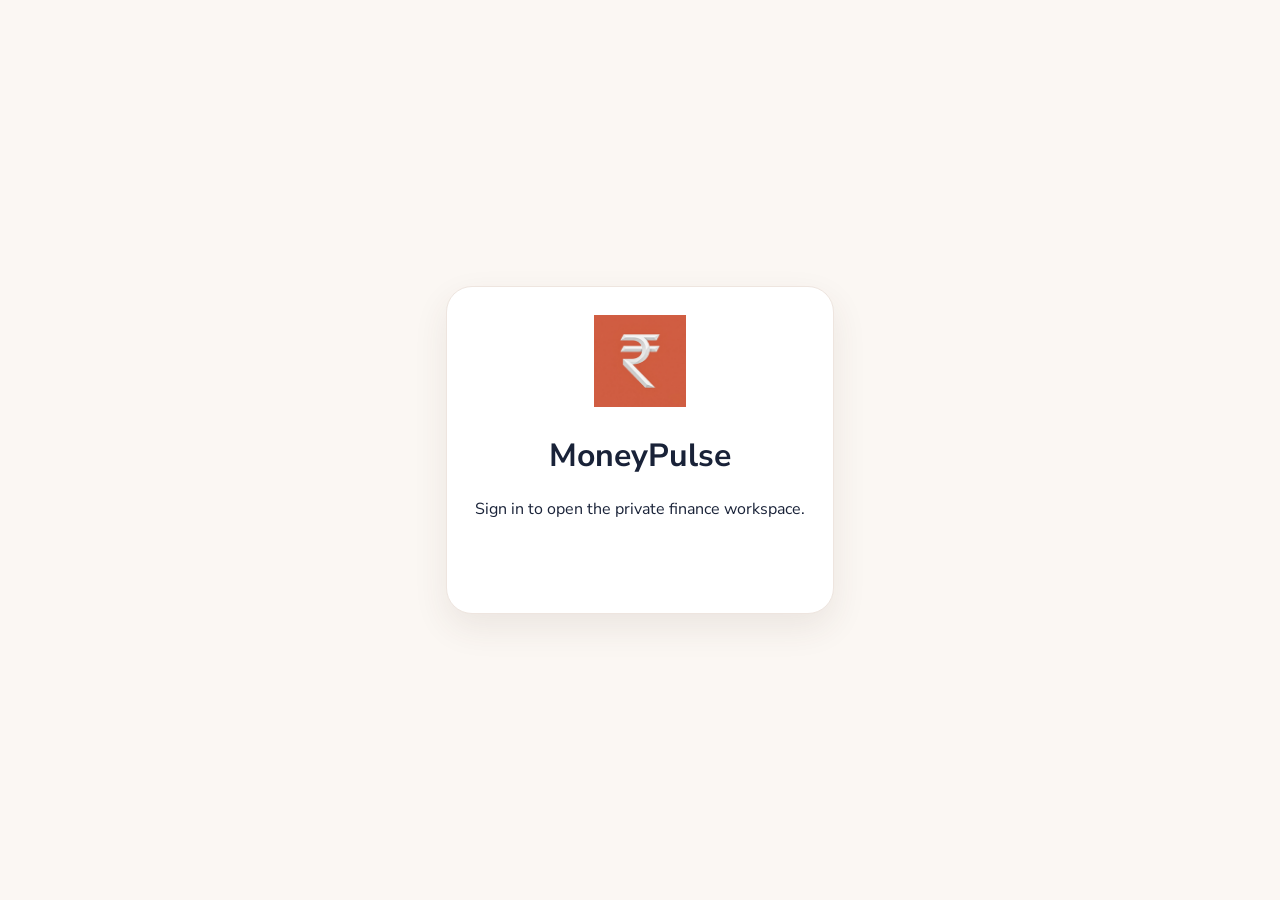
==== index.html @ 67493c34 "Add files via upload" ====
<!doctype html><html><head><meta charset="utf-8"><meta name="viewport" content="width=device-width,initial-scale=1,viewport-fit=cover"><meta name="theme-color" content="#da6a4f"><link rel="manifest" href="manifest.webmanifest"><link rel="apple-touch-icon" href="icons/apple-touch-icon.png"><link rel="preconnect" href="https://fonts.googleapis.com"><link rel="preconnect" href="https://fonts.gstatic.com" crossorigin><link href="https://fonts.googleapis.com/css2?family=Nunito+Sans:wght@500;600;700;800;900&display=swap" rel="stylesheet"><link rel="stylesheet" href="css/styles.css"><title>MoneyPulse</title></head><body><div id="app"></div><div id="modalRoot"></div><div id="toastRoot"></div><script src="config.js"></script><script src="https://accounts.google.com/gsi/client" async defer></script><script src="js/app.js"></script></body></html>
---- css/styles.css ----
:root{--bg:#fbf7f3;--surface:#fff;--ink:#192238;--muted:#7b8497;--line:#eee5df;--terr:#da6a4f;--terrDark:#bc513b;--terrSoft:#fbe9e4;--green:#20a978;--red:#e45b5b;--blue:#5578d8;--amber:#efa72c;--purple:#8a70da;--shadow:0 14px 35px rgba(77,55,43,.09);--safe:env(safe-area-inset-bottom,0px)}*{box-sizing:border-box}html,body{margin:0;min-height:100%;background:var(--bg);color:var(--ink);font-family:"Nunito Sans",system-ui,sans-serif}button,input,select,textarea{font:inherit}button{cursor:pointer}.hidden{display:none!important}.app{min-height:100vh;padding-bottom:calc(88px + var(--safe))}.sidebar{display:none}.header{position:sticky;top:0;z-index:30;background:#fffaf7ef;border-bottom:1px solid var(--line);backdrop-filter:blur(14px)}.head-wrap,.content{max-width:1280px;margin:auto;padding-left:16px;padding-right:16px}.head-row{height:70px;display:flex;align-items:center;gap:12px}.logo{display:grid;place-items:center;width:46px;height:46px;border:0;border-radius:15px;background:var(--terr);color:#fff;font-size:22px;font-weight:900;box-shadow:0 8px 18px #da6a4f35}.page-title{font-size:24px;font-weight:900;letter-spacing:-.5px}.head-actions{margin-left:auto;display:flex;gap:8px}.icon-btn{display:grid;place-items:center;width:46px;height:46px;padding:0;border:1px solid var(--line);border-radius:50%;background:#fff;color:#687388;box-shadow:0 4px 12px #49382e0e}.icon-btn svg{width:23px;height:23px}.new-entry{display:none}.periods,.tabs{display:flex;gap:8px;overflow:auto;scrollbar-width:none}.periods{padding:0 0 13px}.pill{min-height:43px;padding:0 17px;border:1px solid var(--line);border-radius:999px;background:#fff;color:var(--ink);font-weight:800;white-space:nowrap;box-shadow:0 3px 10px #49362e0b}.pill.active{background:var(--ink);border-color:var(--ink);color:#fff}.pill.primary{background:var(--terr);border-color:var(--terr);color:#fff}.content{padding-top:20px;padding-bottom:26px}.card{background:var(--surface);border:1px solid var(--line);border-radius:26px;box-shadow:var(--shadow)}.section-head{display:flex;align-items:center;gap:12px;margin:22px 0 13px}.section-head h2{font-size:20px;font-weight:900;margin:0}.section-head p{font-size:13px;color:var(--muted);margin:3px 0 0}.collapse{margin-left:auto}.grid{display:grid;grid-template-columns:repeat(2,minmax(0,1fr));gap:13px}.account,.kpi{padding:18px;min-height:105px}.label{font-size:11px;font-weight:800;letter-spacing:.65px;text-transform:uppercase;color:var(--muted)}.value{margin-top:11px;font-size:22px;font-weight:900}.liability .value{color:var(--red)}.kpi{border-top:4px solid}.income{border-color:var(--green)}.expense{border-color:var(--red)}.invest{border-color:var(--amber)}.net{border-color:var(--purple)}.summary-hero{padding:23px;background:linear-gradient(135deg,#27324d,#192238);color:#fff}.summary-hero .value{font-size:31px}.summary-hero p{color:#d6dbea}.bottom-nav{position:fixed;z-index:50;inset:auto 0 0;height:calc(76px + var(--safe));padding:6px 14px var(--safe);display:grid;grid-template-columns:1fr 1fr 74px 1fr 1fr;background:#fffdfbd9;border-top:1px solid var(--line);backdrop-filter:blur(14px)}.nav{border:0;border-radius:18px;background:transparent;color:#8a94a7;display:grid;place-items:center;font-size:10px;font-weight:800}.nav svg{width:25px;height:25px}.nav.active{background:#fff0ec;color:var(--terr)}.fab{position:fixed;z-index:60;left:50%;bottom:calc(26px + var(--safe));transform:translateX(-50%);width:64px;height:64px;border:6px solid #fffaf7;border-radius:50%;background:var(--terr);color:#fff;font-size:34px;box-shadow:0 13px 28px #da6a4f50}.filter-card{padding:14px;margin:13px 0}.search{height:52px;padding:0 15px;display:flex;align-items:center;gap:10px;border-radius:999px;background:#fcf7f4}.search input{width:100%;border:0;background:transparent;outline:0}.filter-grid{display:grid;grid-template-columns:1fr 1fr;gap:10px;margin-top:11px}.control{width:100%;height:51px;padding:0 15px;border:1px solid var(--line);border-radius:21px;background:#fff;outline:0}.control:focus{border-color:var(--terr);box-shadow:0 0 0 4px #da6a4f18}textarea.control{height:100px;padding-top:13px}.tags{display:flex;gap:8px;flex-wrap:wrap;margin:12px 0 18px}.month{margin-bottom:13px;overflow:hidden}.month-head{width:100%;padding:16px 17px;display:flex;align-items:center;gap:11px;border:0;background:#fff;text-align:left}.month-head h3{font-size:19px;font-weight:900;margin:0}.chips{display:flex;gap:7px;flex-wrap:wrap;margin-top:7px}.chip{padding:6px 10px;border-radius:999px;background:#fcf8f5;color:var(--muted);font-size:11px;font-weight:700}.chip.invested{background:#fff7dc;color:#9f6800}.transaction{display:grid;grid-template-columns:38px minmax(0,1fr) auto;gap:10px;align-items:center;padding:15px;border-top:1px solid var(--line)}.tx-title{font-size:16px;font-weight:900}.tx-note{font-size:12px;color:var(--muted)}.tx-meta{display:flex;gap:6px;align-items:center;flex-wrap:wrap;margin-top:7px;color:var(--muted);font-size:11px;font-weight:700;text-transform:uppercase}.category{padding:5px 9px;border-radius:999px;background:#fff0ed;color:var(--red)}.category.transfer{background:#edf2ff;color:var(--blue)}.category.income{background:#eaf8f2;color:var(--green)}.tx-amount{text-align:right;font-weight:900}.tx-amount.income{color:var(--green)}.tx-amount.expense{color:var(--red)}.tx-amount.transfer{color:var(--blue)}.check{width:24px;height:24px;accent-color:var(--terr)}.net-tabs{display:flex;gap:8px;overflow:auto;margin-bottom:15px}.asset-list{display:grid;gap:12px}.asset-row{display:flex;align-items:center;gap:12px;padding:15px}.asset-row .grow{flex:1}.asset-row b{display:block}.asset-row small{color:var(--muted)}.modal-bg{position:fixed;inset:0;z-index:100;display:flex;align-items:flex-end;background:#19223870}.sheet{width:100%;max-height:94vh;overflow:auto;border-radius:30px 30px 0 0;background:#fff;padding-bottom:var(--safe)}.sheet-head,.sheet-foot{position:sticky;z-index:2;display:flex;align-items:center;padding:18px 20px;background:#fff}.sheet-head{top:0;border-bottom:1px solid var(--line)}.sheet-head h2{font-size:21px;font-weight:900;margin:0;flex:1}.sheet-foot{bottom:0;justify-content:flex-end;gap:8px;border-top:1px solid var(--line)}.sheet-body{padding:20px}.form{display:grid;gap:15px}.field{display:grid;gap:7px;font-size:12px;font-weight:800}.types{display:grid;grid-template-columns:repeat(3,1fr);gap:5px;padding:5px;border-radius:999px;background:#f0f2f6}.type{height:44px;border:0;border-radius:999px;background:transparent;font-weight:900}.type.expense.active{background:var(--red);color:#fff}.type.income.active{background:var(--green);color:#fff}.type.transfer.active{background:var(--blue);color:#fff}.entry-groups{display:grid;gap:18px}.group-title{margin:0 0 8px;font-size:13px;color:var(--muted);font-weight:900;text-transform:uppercase;letter-spacing:.7px}.entry-list{display:grid;gap:10px}.entry{display:flex;align-items:center;gap:12px;padding:15px;border:0;text-align:left}.entry .icon-btn{flex:none}.entry div{flex:1}.entry b{display:block}.entry small{color:var(--muted)}.toast-root{position:fixed;z-index:180;left:14px;right:14px;bottom:calc(96px + var(--safe));display:grid;gap:8px}.toast{padding:14px 16px;border-radius:18px;background:var(--ink);color:#fff;box-shadow:var(--shadow)}.privacy .money{font-size:0}.privacy .money:after{content:'••••••';font-size:18px;letter-spacing:4px}.signin{min-height:100vh;display:grid;place-items:center;padding:20px}.signin-card{max-width:410px;padding:28px;text-align:center}.signin-card img{width:92px}.google-slot{display:flex;justify-content:center;min-height:45px;margin-top:20px}.empty{padding:34px;text-align:center;color:var(--muted)}
@media(min-width:900px){.app{padding-left:92px;padding-bottom:0}.sidebar{position:fixed;z-index:50;inset:0 auto 0 0;width:92px;padding:18px 10px;display:flex;flex-direction:column;align-items:center;gap:10px;background:#fff;border-right:1px solid var(--line)}.sidebar .logo{margin-bottom:25px}.sidebar .nav{width:64px;height:62px}.head-wrap,.content{padding-left:26px;padding-right:26px}.head-row{height:72px}.new-entry{display:flex;align-items:center;gap:8px}.bottom-nav,.fab{display:none}.grid.accounts{grid-template-columns:repeat(3,minmax(0,1fr))}.grid.kpis{grid-template-columns:repeat(4,minmax(0,1fr))}.filter-card{display:grid;grid-template-columns:minmax(300px,1fr) 450px;gap:12px}.filter-grid{margin:0}.transaction{grid-template-columns:42px 125px 155px minmax(230px,1fr) 125px 130px 145px 130px 62px}.tx-mobile{display:none}.modal-bg{align-items:center;justify-content:center}.sheet{max-width:760px;border-radius:30px;max-height:90vh}.asset-list{grid-template-columns:1fr 1fr}.form.two{grid-template-columns:1fr 1fr}.field.full{grid-column:1/-1}.toast-root{left:auto;right:25px;bottom:25px;width:370px}}
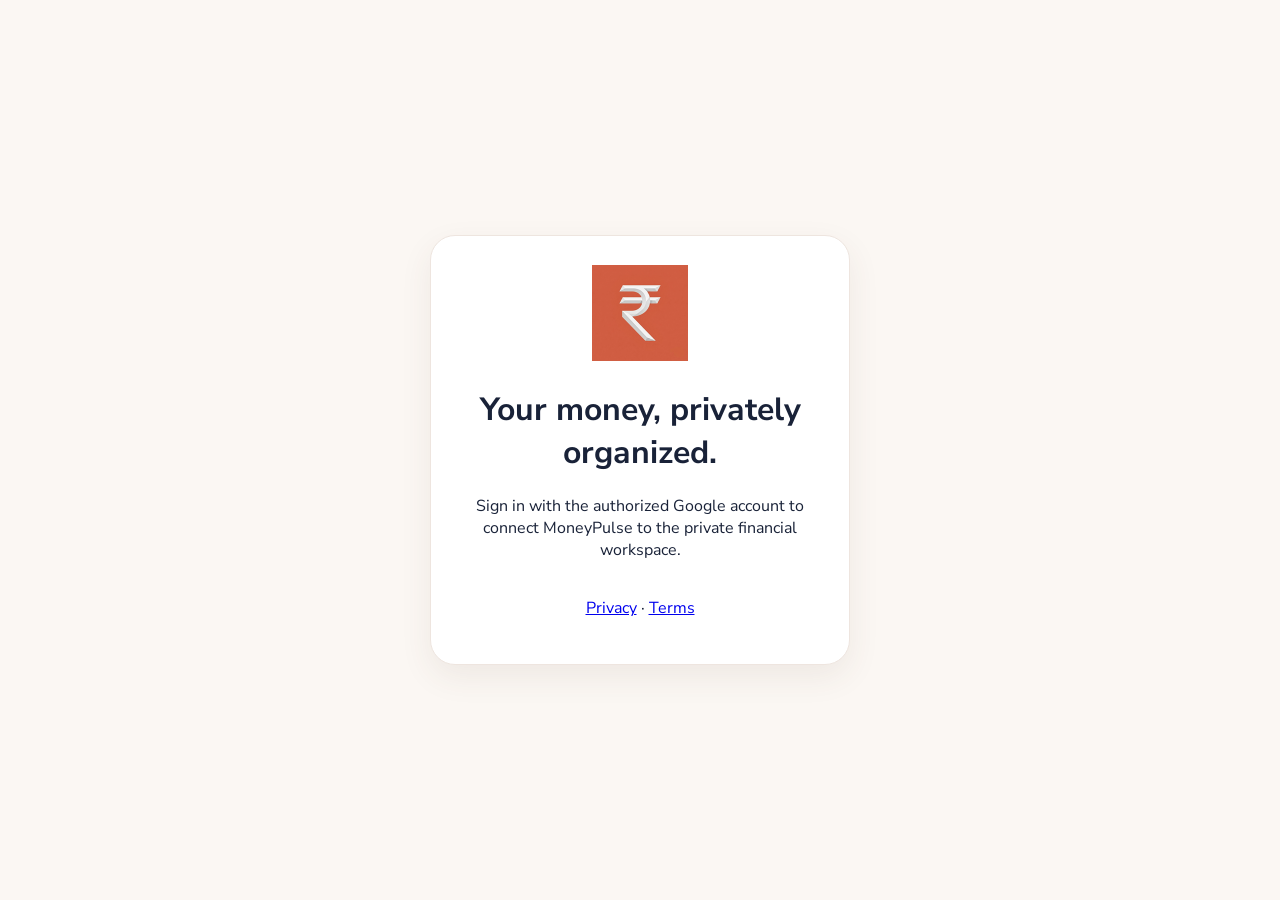
==== commit c4dee080: "Add files via upload" ====
--- a/index.html
+++ b/index.html
@@ -1 +1 @@
-<!doctype html><html><head><meta charset="utf-8"><meta name="viewport" content="width=device-width,initial-scale=1,viewport-fit=cover"><meta name="theme-color" content="#da6a4f"><link rel="manifest" href="manifest.webmanifest"><link rel="apple-touch-icon" href="icons/apple-touch-icon.png"><link rel="preconnect" href="https://fonts.googleapis.com"><link rel="preconnect" href="https://fonts.gstatic.com" crossorigin><link href="https://fonts.googleapis.com/css2?family=Nunito+Sans:wght@500;600;700;800;900&display=swap" rel="stylesheet"><link rel="stylesheet" href="css/styles.css"><title>MoneyPulse</title></head><body><div id="app"></div><div id="modalRoot"></div><div id="toastRoot"></div><script src="config.js"></script><script src="https://accounts.google.com/gsi/client" async defer></script><script src="js/app.js"></script></body></html>+<!doctype html><html><head><meta charset="utf-8"><meta name="viewport" content="width=device-width,initial-scale=1,viewport-fit=cover"><meta name="theme-color" content="#da6a4f"><link rel="manifest" href="manifest.webmanifest"><link rel="apple-touch-icon" href="icons/apple-touch-icon.png"><link rel="preconnect" href="https://fonts.googleapis.com"><link rel="preconnect" href="https://fonts.gstatic.com" crossorigin><link href="https://fonts.googleapis.com/css2?family=Nunito+Sans:wght@500;600;700;800;900&display=swap" rel="stylesheet"><link rel="stylesheet" href="css/styles.css"><title>MoneyPulse</title></head><body><div id="splash"><img src="icons/icon-192.png"><h1>MoneyPulse</h1><div class="loader"></div></div><div id="app"></div><div id="modal"></div><div id="floating"></div><script src="config.js"></script><script src="https://accounts.google.com/gsi/client" async defer></script><script src="js/app.js"></script></body></html>
--- a/css/styles.css
+++ b/css/styles.css
@@ -1,3 +1,3 @@
 
-:root{--bg:#fbf7f3;--surface:#fff;--ink:#192238;--muted:#7b8497;--line:#eee5df;--terr:#da6a4f;--terrDark:#bc513b;--terrSoft:#fbe9e4;--green:#20a978;--red:#e45b5b;--blue:#5578d8;--amber:#efa72c;--purple:#8a70da;--shadow:0 14px 35px rgba(77,55,43,.09);--safe:env(safe-area-inset-bottom,0px)}*{box-sizing:border-box}html,body{margin:0;min-height:100%;background:var(--bg);color:var(--ink);font-family:"Nunito Sans",system-ui,sans-serif}button,input,select,textarea{font:inherit}button{cursor:pointer}.hidden{display:none!important}.app{min-height:100vh;padding-bottom:calc(88px + var(--safe))}.sidebar{display:none}.header{position:sticky;top:0;z-index:30;background:#fffaf7ef;border-bottom:1px solid var(--line);backdrop-filter:blur(14px)}.head-wrap,.content{max-width:1280px;margin:auto;padding-left:16px;padding-right:16px}.head-row{height:70px;display:flex;align-items:center;gap:12px}.logo{display:grid;place-items:center;width:46px;height:46px;border:0;border-radius:15px;background:var(--terr);color:#fff;font-size:22px;font-weight:900;box-shadow:0 8px 18px #da6a4f35}.page-title{font-size:24px;font-weight:900;letter-spacing:-.5px}.head-actions{margin-left:auto;display:flex;gap:8px}.icon-btn{display:grid;place-items:center;width:46px;height:46px;padding:0;border:1px solid var(--line);border-radius:50%;background:#fff;color:#687388;box-shadow:0 4px 12px #49382e0e}.icon-btn svg{width:23px;height:23px}.new-entry{display:none}.periods,.tabs{display:flex;gap:8px;overflow:auto;scrollbar-width:none}.periods{padding:0 0 13px}.pill{min-height:43px;padding:0 17px;border:1px solid var(--line);border-radius:999px;background:#fff;color:var(--ink);font-weight:800;white-space:nowrap;box-shadow:0 3px 10px #49362e0b}.pill.active{background:var(--ink);border-color:var(--ink);color:#fff}.pill.primary{background:var(--terr);border-color:var(--terr);color:#fff}.content{padding-top:20px;padding-bottom:26px}.card{background:var(--surface);border:1px solid var(--line);border-radius:26px;box-shadow:var(--shadow)}.section-head{display:flex;align-items:center;gap:12px;margin:22px 0 13px}.section-head h2{font-size:20px;font-weight:900;margin:0}.section-head p{font-size:13px;color:var(--muted);margin:3px 0 0}.collapse{margin-left:auto}.grid{display:grid;grid-template-columns:repeat(2,minmax(0,1fr));gap:13px}.account,.kpi{padding:18px;min-height:105px}.label{font-size:11px;font-weight:800;letter-spacing:.65px;text-transform:uppercase;color:var(--muted)}.value{margin-top:11px;font-size:22px;font-weight:900}.liability .value{color:var(--red)}.kpi{border-top:4px solid}.income{border-color:var(--green)}.expense{border-color:var(--red)}.invest{border-color:var(--amber)}.net{border-color:var(--purple)}.summary-hero{padding:23px;background:linear-gradient(135deg,#27324d,#192238);color:#fff}.summary-hero .value{font-size:31px}.summary-hero p{color:#d6dbea}.bottom-nav{position:fixed;z-index:50;inset:auto 0 0;height:calc(76px + var(--safe));padding:6px 14px var(--safe);display:grid;grid-template-columns:1fr 1fr 74px 1fr 1fr;background:#fffdfbd9;border-top:1px solid var(--line);backdrop-filter:blur(14px)}.nav{border:0;border-radius:18px;background:transparent;color:#8a94a7;display:grid;place-items:center;font-size:10px;font-weight:800}.nav svg{width:25px;height:25px}.nav.active{background:#fff0ec;color:var(--terr)}.fab{position:fixed;z-index:60;left:50%;bottom:calc(26px + var(--safe));transform:translateX(-50%);width:64px;height:64px;border:6px solid #fffaf7;border-radius:50%;background:var(--terr);color:#fff;font-size:34px;box-shadow:0 13px 28px #da6a4f50}.filter-card{padding:14px;margin:13px 0}.search{height:52px;padding:0 15px;display:flex;align-items:center;gap:10px;border-radius:999px;background:#fcf7f4}.search input{width:100%;border:0;background:transparent;outline:0}.filter-grid{display:grid;grid-template-columns:1fr 1fr;gap:10px;margin-top:11px}.control{width:100%;height:51px;padding:0 15px;border:1px solid var(--line);border-radius:21px;background:#fff;outline:0}.control:focus{border-color:var(--terr);box-shadow:0 0 0 4px #da6a4f18}textarea.control{height:100px;padding-top:13px}.tags{display:flex;gap:8px;flex-wrap:wrap;margin:12px 0 18px}.month{margin-bottom:13px;overflow:hidden}.month-head{width:100%;padding:16px 17px;display:flex;align-items:center;gap:11px;border:0;background:#fff;text-align:left}.month-head h3{font-size:19px;font-weight:900;margin:0}.chips{display:flex;gap:7px;flex-wrap:wrap;margin-top:7px}.chip{padding:6px 10px;border-radius:999px;background:#fcf8f5;color:var(--muted);font-size:11px;font-weight:700}.chip.invested{background:#fff7dc;color:#9f6800}.transaction{display:grid;grid-template-columns:38px minmax(0,1fr) auto;gap:10px;align-items:center;padding:15px;border-top:1px solid var(--line)}.tx-title{font-size:16px;font-weight:900}.tx-note{font-size:12px;color:var(--muted)}.tx-meta{display:flex;gap:6px;align-items:center;flex-wrap:wrap;margin-top:7px;color:var(--muted);font-size:11px;font-weight:700;text-transform:uppercase}.category{padding:5px 9px;border-radius:999px;background:#fff0ed;color:var(--red)}.category.transfer{background:#edf2ff;color:var(--blue)}.category.income{background:#eaf8f2;color:var(--green)}.tx-amount{text-align:right;font-weight:900}.tx-amount.income{color:var(--green)}.tx-amount.expense{color:var(--red)}.tx-amount.transfer{color:var(--blue)}.check{width:24px;height:24px;accent-color:var(--terr)}.net-tabs{display:flex;gap:8px;overflow:auto;margin-bottom:15px}.asset-list{display:grid;gap:12px}.asset-row{display:flex;align-items:center;gap:12px;padding:15px}.asset-row .grow{flex:1}.asset-row b{display:block}.asset-row small{color:var(--muted)}.modal-bg{position:fixed;inset:0;z-index:100;display:flex;align-items:flex-end;background:#19223870}.sheet{width:100%;max-height:94vh;overflow:auto;border-radius:30px 30px 0 0;background:#fff;padding-bottom:var(--safe)}.sheet-head,.sheet-foot{position:sticky;z-index:2;display:flex;align-items:center;padding:18px 20px;background:#fff}.sheet-head{top:0;border-bottom:1px solid var(--line)}.sheet-head h2{font-size:21px;font-weight:900;margin:0;flex:1}.sheet-foot{bottom:0;justify-content:flex-end;gap:8px;border-top:1px solid var(--line)}.sheet-body{padding:20px}.form{display:grid;gap:15px}.field{display:grid;gap:7px;font-size:12px;font-weight:800}.types{display:grid;grid-template-columns:repeat(3,1fr);gap:5px;padding:5px;border-radius:999px;background:#f0f2f6}.type{height:44px;border:0;border-radius:999px;background:transparent;font-weight:900}.type.expense.active{background:var(--red);color:#fff}.type.income.active{background:var(--green);color:#fff}.type.transfer.active{background:var(--blue);color:#fff}.entry-groups{display:grid;gap:18px}.group-title{margin:0 0 8px;font-size:13px;color:var(--muted);font-weight:900;text-transform:uppercase;letter-spacing:.7px}.entry-list{display:grid;gap:10px}.entry{display:flex;align-items:center;gap:12px;padding:15px;border:0;text-align:left}.entry .icon-btn{flex:none}.entry div{flex:1}.entry b{display:block}.entry small{color:var(--muted)}.toast-root{position:fixed;z-index:180;left:14px;right:14px;bottom:calc(96px + var(--safe));display:grid;gap:8px}.toast{padding:14px 16px;border-radius:18px;background:var(--ink);color:#fff;box-shadow:var(--shadow)}.privacy .money{font-size:0}.privacy .money:after{content:'••••••';font-size:18px;letter-spacing:4px}.signin{min-height:100vh;display:grid;place-items:center;padding:20px}.signin-card{max-width:410px;padding:28px;text-align:center}.signin-card img{width:92px}.google-slot{display:flex;justify-content:center;min-height:45px;margin-top:20px}.empty{padding:34px;text-align:center;color:var(--muted)}
-@media(min-width:900px){.app{padding-left:92px;padding-bottom:0}.sidebar{position:fixed;z-index:50;inset:0 auto 0 0;width:92px;padding:18px 10px;display:flex;flex-direction:column;align-items:center;gap:10px;background:#fff;border-right:1px solid var(--line)}.sidebar .logo{margin-bottom:25px}.sidebar .nav{width:64px;height:62px}.head-wrap,.content{padding-left:26px;padding-right:26px}.head-row{height:72px}.new-entry{display:flex;align-items:center;gap:8px}.bottom-nav,.fab{display:none}.grid.accounts{grid-template-columns:repeat(3,minmax(0,1fr))}.grid.kpis{grid-template-columns:repeat(4,minmax(0,1fr))}.filter-card{display:grid;grid-template-columns:minmax(300px,1fr) 450px;gap:12px}.filter-grid{margin:0}.transaction{grid-template-columns:42px 125px 155px minmax(230px,1fr) 125px 130px 145px 130px 62px}.tx-mobile{display:none}.modal-bg{align-items:center;justify-content:center}.sheet{max-width:760px;border-radius:30px;max-height:90vh}.asset-list{grid-template-columns:1fr 1fr}.form.two{grid-template-columns:1fr 1fr}.field.full{grid-column:1/-1}.toast-root{left:auto;right:25px;bottom:25px;width:370px}}
+:root{--bg:#fbf7f3;--surface:#fff;--ink:#192238;--muted:#7b8497;--line:#eee5df;--terr:#da6a4f;--soft:#fbe9e4;--green:#20a978;--red:#e45b5b;--blue:#5578d8;--amber:#efa72c;--purple:#8a70da;--shadow:0 12px 32px #593f3114;--safe:env(safe-area-inset-bottom,0px)}*{box-sizing:border-box}html,body{margin:0;min-height:100%;background:var(--bg);color:var(--ink);font-family:"Nunito Sans",system-ui,sans-serif}button,input,select,textarea{font:inherit}button{cursor:pointer}.hidden{display:none!important}#splash{position:fixed;inset:0;z-index:500;display:grid;place-content:center;justify-items:center;background:linear-gradient(145deg,#fbf7f3,#fff);transition:opacity .2s}#splash img{width:112px;height:112px}#splash h1{margin:14px 0 8px;font-size:27px}.loader{width:28px;height:28px;border:3px solid #eadbd4;border-top-color:var(--terr);border-radius:50%;animation:spin .8s linear infinite}@keyframes spin{to{transform:rotate(360deg)}}.shell{min-height:100vh;padding-bottom:calc(86px + var(--safe))}.side{display:none}.header{position:sticky;top:0;z-index:30;background:#fffaf7ee;border-bottom:1px solid var(--line);backdrop-filter:blur(14px)}.wrap,.content{max-width:1280px;margin:auto;padding-left:16px;padding-right:16px}.headerline{height:70px;display:flex;align-items:center;gap:11px}.brand{width:46px;height:46px;border:0;border-radius:15px;background-image:url('../icons/icon-192.png');background-size:cover;box-shadow:0 8px 18px #da6a4f2e}.title{font-size:24px;font-weight:900}.actions{display:flex;gap:8px;margin-left:auto}.circle{width:46px;height:46px;display:grid;place-items:center;border:1px solid var(--line);border-radius:50%;background:#fff;color:#687388}.circle svg{width:23px;height:23px}.new-entry{display:none}.periods,.tabs,.subtabs{display:flex;gap:8px;overflow:auto;scrollbar-width:none}.periods{padding-bottom:13px}.pill{min-height:43px;padding:0 17px;border:1px solid var(--line);border-radius:999px;background:#fff;color:var(--ink);font-weight:800;white-space:nowrap}.pill.active{background:var(--ink);border-color:var(--ink);color:#fff}.pill.primary{background:var(--terr);border-color:var(--terr);color:#fff}.pill.danger{background:#fff1ee;border-color:#f4d4cd;color:var(--red)}.content{padding-top:20px;padding-bottom:28px}.card{background:#fff;border:1px solid var(--line);border-radius:25px;box-shadow:var(--shadow)}.hero{padding:23px;background:linear-gradient(135deg,#29344f,#192238);color:#fff}.hero .value{font-size:31px}.hero p{color:#d7ddea}.section-toggle{width:100%;display:flex;align-items:flex-start;gap:14px;margin:22px 0 13px;padding:0 0 14px;border:0;border-bottom:1px solid var(--line);background:transparent;text-align:left;color:var(--ink)}.section-toggle>span:first-child{flex:1}.section-toggle h2{margin:0;font-size:20px}.section-toggle p{margin:4px 0 0;font-size:13px;color:var(--muted)}.chev{width:44px;height:44px;display:grid;place-items:center;color:#92a0b3;margin-top:-8px}.chev svg{width:20px;transition:transform .18s}.section-toggle[aria-expanded=true] .chev svg{transform:rotate(180deg)}.section-head{display:flex;align-items:center;margin:22px 0 13px}.section-head h2{font-size:20px;margin:0}.section-head p{font-size:13px;color:var(--muted);margin:4px 0 0}.grid{display:grid;grid-template-columns:repeat(2,minmax(0,1fr));gap:13px}.account,.kpi{padding:17px;min-height:105px}.label{font-size:11px;font-weight:800;text-transform:uppercase;letter-spacing:.65px;color:var(--muted)}.value{margin-top:11px;font-size:22px;font-weight:900}.liability .value{color:var(--red)}.kpi{border-top:4px solid}.income{border-color:var(--green)}.expense{border-color:var(--red)}.invest{border-color:var(--amber)}.net{border-color:var(--purple)}.bottom{position:fixed;z-index:50;inset:auto 0 0;height:calc(76px + var(--safe));display:grid;grid-template-columns:1fr 1fr 74px 1fr 1fr;padding:6px 14px var(--safe);background:#fffdfbdd;border-top:1px solid var(--line);backdrop-filter:blur(14px)}.nav{border:0;border-radius:18px;background:transparent;color:#8993a6;display:grid;place-items:center;font-size:10px;font-weight:800}.nav svg{width:25px}.nav.active{background:#fff0ec;color:var(--terr)}.fab{position:fixed;z-index:60;left:50%;bottom:calc(26px + var(--safe));transform:translateX(-50%);width:64px;height:64px;border:6px solid #fffaf7;border-radius:50%;background:var(--terr);color:#fff;font-size:34px;box-shadow:0 13px 28px #da6a4f50}.filter{padding:14px;margin:13px 0}.search{height:52px;display:flex;align-items:center;gap:10px;padding:0 15px;border-radius:999px;background:#fcf7f4}.search input{width:100%;border:0;outline:0;background:transparent}.filters{display:grid;grid-template-columns:1fr 1fr;gap:10px;margin-top:11px}.control{width:100%;height:51px;padding:0 15px;border:1px solid var(--line);border-radius:21px;background:#fff;outline:0}.control:focus{border-color:var(--terr);box-shadow:0 0 0 4px #da6a4f18}textarea.control{height:98px;padding-top:13px}.filters-active,.tags{display:flex;gap:8px;flex-wrap:wrap;margin:12px 0}.month{margin-bottom:13px;overflow:hidden}.monthhead{width:100%;padding:15px 17px;border:0;background:#fff;text-align:left}.monthhead h3{font-size:19px;margin:0}.chips{display:flex;gap:7px;flex-wrap:wrap;margin-top:7px}.chip{padding:6px 10px;border-radius:999px;background:#fcf8f5;color:var(--muted);font-size:11px;font-weight:700}.tx{display:grid;grid-template-columns:38px minmax(0,1fr) auto;gap:10px;align-items:center;padding:15px;border-top:1px solid var(--line)}.check{width:24px;height:24px;accent-color:var(--terr)}.tx-title{font-size:16px;font-weight:900}.tx-note,.tx-meta{font-size:11px;color:var(--muted)}.tx-meta{margin-top:6px;text-transform:uppercase}.cat{display:inline-flex;padding:5px 9px;border-radius:999px;background:#fff0ed;color:var(--red);font-size:10px}.cat.income{background:#eaf8f2;color:var(--green)}.cat.transfer{background:#edf2ff;color:var(--blue)}.amt{font-weight:900;text-align:right}.amt.income{color:var(--green)}.amt.expense{color:var(--red)}.amt.transfer{color:var(--blue)}.bulkbar{position:sticky;bottom:88px;z-index:20;padding:12px;display:flex;gap:8px;align-items:center;overflow:auto}.assetlist,.settings-list{display:grid;gap:12px}.row{padding:15px;display:flex;align-items:center;gap:12px}.row .grow{flex:1}.row b{display:block}.row small{color:var(--muted)}.modalbg{position:fixed;inset:0;z-index:100;display:flex;align-items:flex-end;background:#19223870}.sheet{width:100%;max-height:94vh;overflow:auto;border-radius:30px 30px 0 0;background:#fff;padding-bottom:var(--safe)}.sheethead,.sheetfoot{position:sticky;z-index:2;display:flex;align-items:center;padding:18px 20px;background:#fff}.sheethead{top:0;border-bottom:1px solid var(--line)}.sheethead h2{margin:0;flex:1;font-size:21px}.sheetfoot{bottom:0;justify-content:flex-end;gap:8px;border-top:1px solid var(--line)}.sheetbody{padding:20px}.form{display:grid;gap:15px}.field{display:grid;gap:7px;font-size:12px;font-weight:800}.types{display:grid;grid-template-columns:repeat(3,1fr);gap:5px;padding:5px;border-radius:999px;background:#f0f2f6}.type{height:44px;border:0;border-radius:999px;background:transparent;font-weight:900}.type.active.expense{background:var(--red);color:#fff}.type.active.income{background:var(--green);color:#fff}.type.active.transfer{background:var(--blue);color:#fff}.entrygroups{display:grid;gap:18px}.grouptitle{margin:0 0 8px;color:var(--muted);font-size:12px;text-transform:uppercase;letter-spacing:.7px}.entry{width:100%;padding:15px;display:flex;align-items:center;gap:12px;border:0;text-align:left}.entry .circle{flex:none}.entry div{flex:1}.toastroot{position:fixed;z-index:180;left:14px;right:14px;bottom:calc(96px + var(--safe));display:grid;gap:8px}.toast{padding:14px 16px;border-radius:18px;background:var(--ink);color:#fff}.lock{position:fixed;inset:0;z-index:300;display:grid;place-items:center;background:var(--bg);text-align:center}.lock img{width:70px}.dots{display:flex;justify-content:center;gap:14px;margin:30px 0}.dot{width:16px;height:16px;border-radius:50%;background:#e0e5ec}.dot.fill{background:var(--terr)}.keys{display:grid;grid-template-columns:repeat(3,76px);gap:18px}.key{width:76px;height:76px;border:1px solid var(--line);border-radius:50%;background:#fff;font-size:29px;font-weight:900}.zero{grid-column:2}.signin{min-height:100vh;display:grid;place-items:center;padding:20px}.signin-card{max-width:420px;padding:29px;text-align:center}.signin-card img{width:96px}.google{display:flex;justify-content:center;margin-top:20px}.privacy .money{font-size:0}.privacy .money:after{content:'••••••';font-size:18px;letter-spacing:4px}.empty{padding:34px;text-align:center;color:var(--muted)}
+@media(min-width:900px){.shell{padding-left:92px;padding-bottom:0}.side{position:fixed;z-index:50;inset:0 auto 0 0;width:92px;padding:18px 10px;display:flex;flex-direction:column;align-items:center;gap:10px;background:#fff;border-right:1px solid var(--line)}.side .brand{margin-bottom:25px}.side .nav{width:64px;height:62px}.wrap,.content{padding-left:26px;padding-right:26px}.new-entry{display:flex;align-items:center;gap:8px}.bottom,.fab{display:none}.grid.accounts{grid-template-columns:repeat(4,minmax(0,1fr))}.grid.kpis{grid-template-columns:repeat(4,minmax(0,1fr))}.filter{display:grid;grid-template-columns:minmax(300px,1fr) 460px;gap:12px}.filters{margin:0}.tx{grid-template-columns:42px 130px 150px minmax(220px,1fr) 120px 125px 140px 100px 60px}.modalbg{align-items:center;justify-content:center}.sheet{max-width:780px;border-radius:30px;max-height:90vh}.form.two{grid-template-columns:1fr 1fr}.full{grid-column:1/-1}.assetlist{grid-template-columns:1fr 1fr}.toastroot{left:auto;right:25px;bottom:25px;width:380px}}
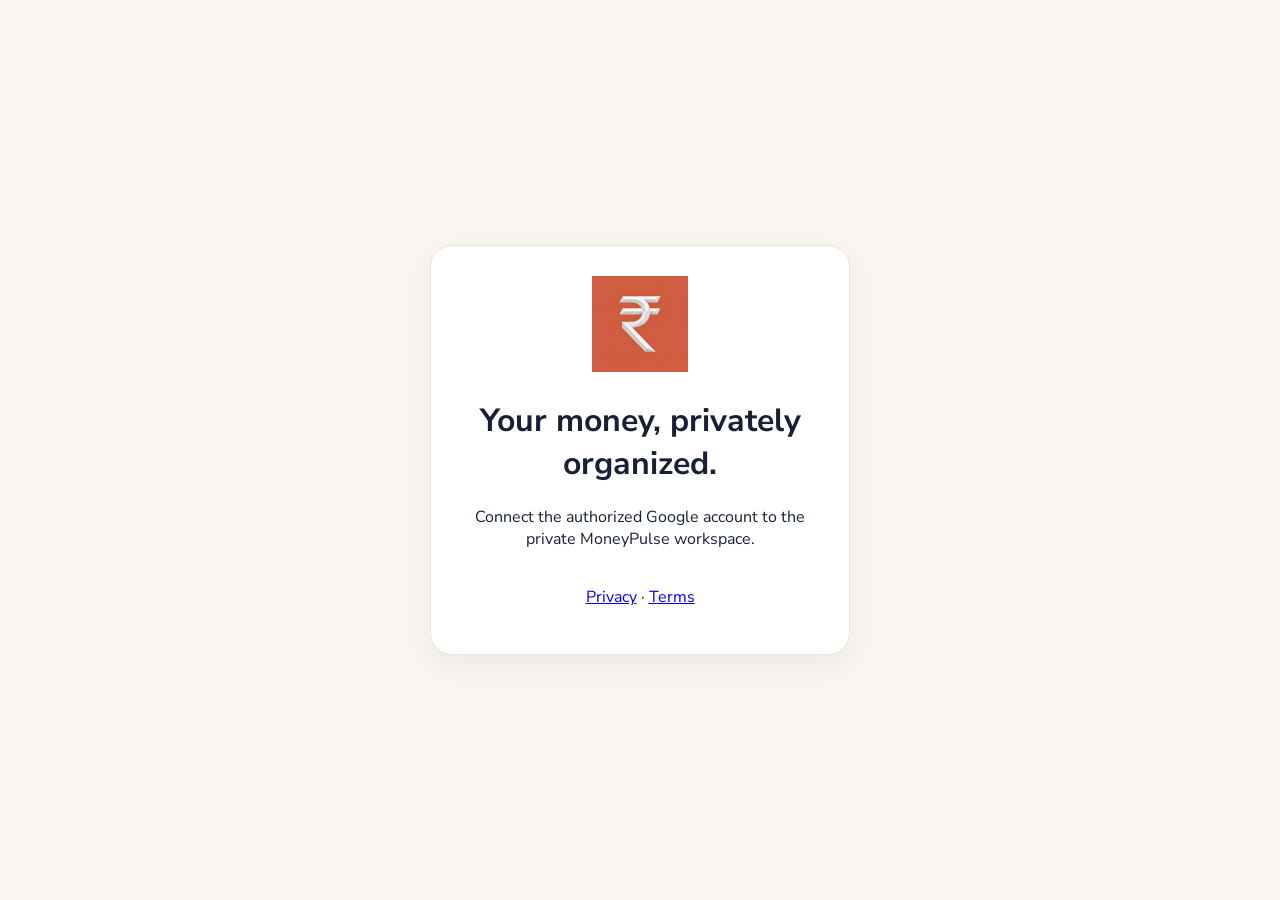
==== commit 4c3402e4: "Add files via upload" ====
--- a/index.html
+++ b/index.html
@@ -1 +1 @@
-<!doctype html><html><head><meta charset="utf-8"><meta name="viewport" content="width=device-width,initial-scale=1,viewport-fit=cover"><meta name="theme-color" content="#da6a4f"><link rel="manifest" href="manifest.webmanifest"><link rel="apple-touch-icon" href="icons/apple-touch-icon.png"><link rel="preconnect" href="https://fonts.googleapis.com"><link rel="preconnect" href="https://fonts.gstatic.com" crossorigin><link href="https://fonts.googleapis.com/css2?family=Nunito+Sans:wght@500;600;700;800;900&display=swap" rel="stylesheet"><link rel="stylesheet" href="css/styles.css"><title>MoneyPulse</title></head><body><div id="splash"><img src="icons/icon-192.png"><h1>MoneyPulse</h1><div class="loader"></div></div><div id="app"></div><div id="modal"></div><div id="floating"></div><script src="config.js"></script><script src="https://accounts.google.com/gsi/client" async defer></script><script src="js/app.js"></script></body></html>+<!doctype html><html><head><meta charset="utf-8"><meta name="viewport" content="width=device-width,initial-scale=1,viewport-fit=cover"><meta name="theme-color" content="#d96b50"><link rel="manifest" href="manifest.webmanifest"><link rel="apple-touch-icon" href="icons/apple-touch-icon.png"><link rel="preconnect" href="https://fonts.googleapis.com"><link rel="preconnect" href="https://fonts.gstatic.com" crossorigin><link href="https://fonts.googleapis.com/css2?family=Nunito+Sans:wght@500;600;700;800;900&display=swap" rel="stylesheet"><link rel="stylesheet" href="css/styles.css"><title>MoneyPulse</title></head><body><div id="splash"><img src="icons/icon-192.png"><b>MoneyPulse</b><i></i></div><div id="app"></div><div id="modal"></div><div id="float"></div><script src="config.js"></script><script src="https://accounts.google.com/gsi/client" async defer></script><script src="js/app.js"></script></body></html>
--- a/css/styles.css
+++ b/css/styles.css
@@ -1,3 +1,3 @@
 
-:root{--bg:#fbf7f3;--surface:#fff;--ink:#192238;--muted:#7b8497;--line:#eee5df;--terr:#da6a4f;--soft:#fbe9e4;--green:#20a978;--red:#e45b5b;--blue:#5578d8;--amber:#efa72c;--purple:#8a70da;--shadow:0 12px 32px #593f3114;--safe:env(safe-area-inset-bottom,0px)}*{box-sizing:border-box}html,body{margin:0;min-height:100%;background:var(--bg);color:var(--ink);font-family:"Nunito Sans",system-ui,sans-serif}button,input,select,textarea{font:inherit}button{cursor:pointer}.hidden{display:none!important}#splash{position:fixed;inset:0;z-index:500;display:grid;place-content:center;justify-items:center;background:linear-gradient(145deg,#fbf7f3,#fff);transition:opacity .2s}#splash img{width:112px;height:112px}#splash h1{margin:14px 0 8px;font-size:27px}.loader{width:28px;height:28px;border:3px solid #eadbd4;border-top-color:var(--terr);border-radius:50%;animation:spin .8s linear infinite}@keyframes spin{to{transform:rotate(360deg)}}.shell{min-height:100vh;padding-bottom:calc(86px + var(--safe))}.side{display:none}.header{position:sticky;top:0;z-index:30;background:#fffaf7ee;border-bottom:1px solid var(--line);backdrop-filter:blur(14px)}.wrap,.content{max-width:1280px;margin:auto;padding-left:16px;padding-right:16px}.headerline{height:70px;display:flex;align-items:center;gap:11px}.brand{width:46px;height:46px;border:0;border-radius:15px;background-image:url('../icons/icon-192.png');background-size:cover;box-shadow:0 8px 18px #da6a4f2e}.title{font-size:24px;font-weight:900}.actions{display:flex;gap:8px;margin-left:auto}.circle{width:46px;height:46px;display:grid;place-items:center;border:1px solid var(--line);border-radius:50%;background:#fff;color:#687388}.circle svg{width:23px;height:23px}.new-entry{display:none}.periods,.tabs,.subtabs{display:flex;gap:8px;overflow:auto;scrollbar-width:none}.periods{padding-bottom:13px}.pill{min-height:43px;padding:0 17px;border:1px solid var(--line);border-radius:999px;background:#fff;color:var(--ink);font-weight:800;white-space:nowrap}.pill.active{background:var(--ink);border-color:var(--ink);color:#fff}.pill.primary{background:var(--terr);border-color:var(--terr);color:#fff}.pill.danger{background:#fff1ee;border-color:#f4d4cd;color:var(--red)}.content{padding-top:20px;padding-bottom:28px}.card{background:#fff;border:1px solid var(--line);border-radius:25px;box-shadow:var(--shadow)}.hero{padding:23px;background:linear-gradient(135deg,#29344f,#192238);color:#fff}.hero .value{font-size:31px}.hero p{color:#d7ddea}.section-toggle{width:100%;display:flex;align-items:flex-start;gap:14px;margin:22px 0 13px;padding:0 0 14px;border:0;border-bottom:1px solid var(--line);background:transparent;text-align:left;color:var(--ink)}.section-toggle>span:first-child{flex:1}.section-toggle h2{margin:0;font-size:20px}.section-toggle p{margin:4px 0 0;font-size:13px;color:var(--muted)}.chev{width:44px;height:44px;display:grid;place-items:center;color:#92a0b3;margin-top:-8px}.chev svg{width:20px;transition:transform .18s}.section-toggle[aria-expanded=true] .chev svg{transform:rotate(180deg)}.section-head{display:flex;align-items:center;margin:22px 0 13px}.section-head h2{font-size:20px;margin:0}.section-head p{font-size:13px;color:var(--muted);margin:4px 0 0}.grid{display:grid;grid-template-columns:repeat(2,minmax(0,1fr));gap:13px}.account,.kpi{padding:17px;min-height:105px}.label{font-size:11px;font-weight:800;text-transform:uppercase;letter-spacing:.65px;color:var(--muted)}.value{margin-top:11px;font-size:22px;font-weight:900}.liability .value{color:var(--red)}.kpi{border-top:4px solid}.income{border-color:var(--green)}.expense{border-color:var(--red)}.invest{border-color:var(--amber)}.net{border-color:var(--purple)}.bottom{position:fixed;z-index:50;inset:auto 0 0;height:calc(76px + var(--safe));display:grid;grid-template-columns:1fr 1fr 74px 1fr 1fr;padding:6px 14px var(--safe);background:#fffdfbdd;border-top:1px solid var(--line);backdrop-filter:blur(14px)}.nav{border:0;border-radius:18px;background:transparent;color:#8993a6;display:grid;place-items:center;font-size:10px;font-weight:800}.nav svg{width:25px}.nav.active{background:#fff0ec;color:var(--terr)}.fab{position:fixed;z-index:60;left:50%;bottom:calc(26px + var(--safe));transform:translateX(-50%);width:64px;height:64px;border:6px solid #fffaf7;border-radius:50%;background:var(--terr);color:#fff;font-size:34px;box-shadow:0 13px 28px #da6a4f50}.filter{padding:14px;margin:13px 0}.search{height:52px;display:flex;align-items:center;gap:10px;padding:0 15px;border-radius:999px;background:#fcf7f4}.search input{width:100%;border:0;outline:0;background:transparent}.filters{display:grid;grid-template-columns:1fr 1fr;gap:10px;margin-top:11px}.control{width:100%;height:51px;padding:0 15px;border:1px solid var(--line);border-radius:21px;background:#fff;outline:0}.control:focus{border-color:var(--terr);box-shadow:0 0 0 4px #da6a4f18}textarea.control{height:98px;padding-top:13px}.filters-active,.tags{display:flex;gap:8px;flex-wrap:wrap;margin:12px 0}.month{margin-bottom:13px;overflow:hidden}.monthhead{width:100%;padding:15px 17px;border:0;background:#fff;text-align:left}.monthhead h3{font-size:19px;margin:0}.chips{display:flex;gap:7px;flex-wrap:wrap;margin-top:7px}.chip{padding:6px 10px;border-radius:999px;background:#fcf8f5;color:var(--muted);font-size:11px;font-weight:700}.tx{display:grid;grid-template-columns:38px minmax(0,1fr) auto;gap:10px;align-items:center;padding:15px;border-top:1px solid var(--line)}.check{width:24px;height:24px;accent-color:var(--terr)}.tx-title{font-size:16px;font-weight:900}.tx-note,.tx-meta{font-size:11px;color:var(--muted)}.tx-meta{margin-top:6px;text-transform:uppercase}.cat{display:inline-flex;padding:5px 9px;border-radius:999px;background:#fff0ed;color:var(--red);font-size:10px}.cat.income{background:#eaf8f2;color:var(--green)}.cat.transfer{background:#edf2ff;color:var(--blue)}.amt{font-weight:900;text-align:right}.amt.income{color:var(--green)}.amt.expense{color:var(--red)}.amt.transfer{color:var(--blue)}.bulkbar{position:sticky;bottom:88px;z-index:20;padding:12px;display:flex;gap:8px;align-items:center;overflow:auto}.assetlist,.settings-list{display:grid;gap:12px}.row{padding:15px;display:flex;align-items:center;gap:12px}.row .grow{flex:1}.row b{display:block}.row small{color:var(--muted)}.modalbg{position:fixed;inset:0;z-index:100;display:flex;align-items:flex-end;background:#19223870}.sheet{width:100%;max-height:94vh;overflow:auto;border-radius:30px 30px 0 0;background:#fff;padding-bottom:var(--safe)}.sheethead,.sheetfoot{position:sticky;z-index:2;display:flex;align-items:center;padding:18px 20px;background:#fff}.sheethead{top:0;border-bottom:1px solid var(--line)}.sheethead h2{margin:0;flex:1;font-size:21px}.sheetfoot{bottom:0;justify-content:flex-end;gap:8px;border-top:1px solid var(--line)}.sheetbody{padding:20px}.form{display:grid;gap:15px}.field{display:grid;gap:7px;font-size:12px;font-weight:800}.types{display:grid;grid-template-columns:repeat(3,1fr);gap:5px;padding:5px;border-radius:999px;background:#f0f2f6}.type{height:44px;border:0;border-radius:999px;background:transparent;font-weight:900}.type.active.expense{background:var(--red);color:#fff}.type.active.income{background:var(--green);color:#fff}.type.active.transfer{background:var(--blue);color:#fff}.entrygroups{display:grid;gap:18px}.grouptitle{margin:0 0 8px;color:var(--muted);font-size:12px;text-transform:uppercase;letter-spacing:.7px}.entry{width:100%;padding:15px;display:flex;align-items:center;gap:12px;border:0;text-align:left}.entry .circle{flex:none}.entry div{flex:1}.toastroot{position:fixed;z-index:180;left:14px;right:14px;bottom:calc(96px + var(--safe));display:grid;gap:8px}.toast{padding:14px 16px;border-radius:18px;background:var(--ink);color:#fff}.lock{position:fixed;inset:0;z-index:300;display:grid;place-items:center;background:var(--bg);text-align:center}.lock img{width:70px}.dots{display:flex;justify-content:center;gap:14px;margin:30px 0}.dot{width:16px;height:16px;border-radius:50%;background:#e0e5ec}.dot.fill{background:var(--terr)}.keys{display:grid;grid-template-columns:repeat(3,76px);gap:18px}.key{width:76px;height:76px;border:1px solid var(--line);border-radius:50%;background:#fff;font-size:29px;font-weight:900}.zero{grid-column:2}.signin{min-height:100vh;display:grid;place-items:center;padding:20px}.signin-card{max-width:420px;padding:29px;text-align:center}.signin-card img{width:96px}.google{display:flex;justify-content:center;margin-top:20px}.privacy .money{font-size:0}.privacy .money:after{content:'••••••';font-size:18px;letter-spacing:4px}.empty{padding:34px;text-align:center;color:var(--muted)}
-@media(min-width:900px){.shell{padding-left:92px;padding-bottom:0}.side{position:fixed;z-index:50;inset:0 auto 0 0;width:92px;padding:18px 10px;display:flex;flex-direction:column;align-items:center;gap:10px;background:#fff;border-right:1px solid var(--line)}.side .brand{margin-bottom:25px}.side .nav{width:64px;height:62px}.wrap,.content{padding-left:26px;padding-right:26px}.new-entry{display:flex;align-items:center;gap:8px}.bottom,.fab{display:none}.grid.accounts{grid-template-columns:repeat(4,minmax(0,1fr))}.grid.kpis{grid-template-columns:repeat(4,minmax(0,1fr))}.filter{display:grid;grid-template-columns:minmax(300px,1fr) 460px;gap:12px}.filters{margin:0}.tx{grid-template-columns:42px 130px 150px minmax(220px,1fr) 120px 125px 140px 100px 60px}.modalbg{align-items:center;justify-content:center}.sheet{max-width:780px;border-radius:30px;max-height:90vh}.form.two{grid-template-columns:1fr 1fr}.full{grid-column:1/-1}.assetlist{grid-template-columns:1fr 1fr}.toastroot{left:auto;right:25px;bottom:25px;width:380px}}
+:root{--bg:#faf7f2;--paper:#fff;--ink:#172036;--muted:#778196;--line:#ebe3dc;--terr:#d96b50;--terr2:#b95039;--soft:#f9e7e1;--green:#178653;--greenbg:#e9f5ee;--red:#df5a58;--redbg:#fff0ee;--blue:#4f70c9;--bluebg:#edf2ff;--amber:#df9a1f;--purple:#8066c6;--shadow:0 10px 30px rgba(62,46,37,.08);--safe:env(safe-area-inset-bottom,0px)}*{box-sizing:border-box}html,body{margin:0;min-height:100%;background:var(--bg);color:var(--ink);font-family:"Nunito Sans",system-ui,sans-serif}button,input,select,textarea{font:inherit}button{cursor:pointer}.hidden{display:none!important}#splash{position:fixed;inset:0;z-index:500;display:grid;place-content:center;justify-items:center;background:var(--bg)}#splash img{width:112px}#splash b{font-size:27px;margin:12px}#splash i{width:28px;height:28px;border:3px solid #eadbd4;border-top-color:var(--terr);border-radius:50%;animation:spin .8s linear infinite}@keyframes spin{to{transform:rotate(360deg)}}.shell{min-height:100vh;padding-bottom:calc(86px + var(--safe))}.side{display:none}.header{position:sticky;top:0;z-index:30;background:#fffaf7ed;border-bottom:1px solid var(--line);backdrop-filter:blur(14px)}.wrap,.content{max-width:1320px;margin:auto;padding-left:16px;padding-right:16px}.head{height:70px;display:flex;align-items:center;gap:11px}.brand{width:46px;height:46px;border:0;border-radius:14px;background:url('../icons/icon-192.png') center/cover}.title{font-size:24px;font-weight:900}.actions{display:flex;gap:8px;margin-left:auto}.icon{width:46px;height:46px;display:grid;place-items:center;border:0;border-radius:14px;background:#fff;color:#647087;box-shadow:0 4px 14px #49382e0d}.icon:hover{background:var(--soft);color:var(--terr2)}.icon svg{width:23px}.new{display:none}.periods{display:flex;gap:8px;overflow:auto;padding-bottom:13px;scrollbar-width:none}.btn{min-height:43px;padding:0 17px;border:1px solid var(--line);border-radius:14px;background:#fff;color:var(--ink);font-weight:800}.btn:hover{border-color:#dfc7bc;background:#fffaf7}.btn.primary{background:var(--terr);border-color:var(--terr);color:#fff}.btn.danger{background:var(--redbg);border-color:#f2cbc6;color:var(--red)}.period.active{background:var(--ink);color:#fff;border-color:var(--ink)}.content{padding-top:20px;padding-bottom:25px}.card{background:#fff;border:1px solid var(--line);border-radius:22px;box-shadow:var(--shadow)}.hero-grid{display:grid;gap:14px}.hero{padding:24px;min-height:240px}.hero .eyebrow{font-size:11px;letter-spacing:1px;font-weight:800}.hero .big{font-size:36px;font-weight:900;margin:22px 0}.hero.net{background:#fff}.hero.cash{background:linear-gradient(145deg,#f1faf5,#fff)}.hero.cash .big{color:var(--green)}.stats{display:flex;gap:18px;flex-wrap:wrap;color:var(--muted);font-size:12px}.sectionrow{width:100%;min-height:55px;padding:0 16px;display:flex;align-items:center;gap:10px;border:1px solid var(--line);border-radius:14px;background:#fff;text-align:left;margin-top:12px}.sectionrow .grow{flex:1}.sectionrow b{font-size:15px}.sectionrow small{display:block;color:var(--muted)}.sectionrow svg{width:18px}.sectionbody{padding:14px 0}.grid{display:grid;grid-template-columns:repeat(2,minmax(0,1fr));gap:12px}.metric,.account{padding:17px}.label{font-size:11px;color:var(--muted);font-weight:800;text-transform:uppercase;letter-spacing:.65px}.value{font-size:21px;font-weight:900;margin-top:9px}.tabs,.subtabs{display:flex;gap:5px;padding:5px;border-radius:16px;background:#eceff4;overflow:auto;width:max-content;max-width:100%}.tab{min-width:92px;height:42px;padding:0 15px;border:0;border-radius:12px;background:transparent;font-weight:900}.tab.active.all{background:var(--ink);color:#fff}.tab.active.expense{background:var(--red);color:#fff}.tab.active.income{background:var(--green);color:#fff}.tab.active.transfer{background:var(--blue);color:#fff}.filter{padding:14px;margin:13px 0}.search{height:52px;display:flex;align-items:center;gap:10px;padding:0 15px;border-radius:14px;background:#f9f6f3}.search input{width:100%;border:0;background:transparent;outline:0}.filtergrid{display:grid;grid-template-columns:1fr 1fr;gap:10px;margin-top:10px}.control{width:100%;height:51px;padding:0 14px;border:1px solid var(--line);border-radius:14px;background:#fff;outline:0}.control:focus{border-color:var(--terr);box-shadow:0 0 0 4px #d96b5017}textarea.control{height:98px;padding-top:13px}.activefilters{display:flex;gap:7px;flex-wrap:wrap;margin:10px 0}.filterchip{padding:8px 11px;border:0;border-radius:10px;background:var(--soft);color:var(--terr2);font-size:12px;font-weight:800}.month{margin-bottom:12px;overflow:hidden}.monthhead{width:100%;padding:15px 17px;border:0;background:#fff;text-align:left}.monthhead h3{margin:0;font-size:18px}.chips{display:flex;gap:7px;flex-wrap:wrap;margin-top:7px}.chip{padding:5px 9px;border-radius:9px;background:#f7f4f1;color:var(--muted);font-size:11px}.desktop-table{display:none}.mobiletx{display:grid;grid-template-columns:34px 1fr auto;gap:10px;align-items:center;padding:14px;border-top:1px solid var(--line)}.check{width:23px;height:23px;accent-color:var(--terr)}.txname{font-weight:900}.meta{font-size:11px;color:var(--muted);margin-top:5px}.tag{display:inline-flex;padding:4px 7px;border-radius:7px;background:var(--redbg);color:var(--red);font-size:10px}.amount{font-weight:900}.amount.income{color:var(--green)}.amount.expense{color:var(--red)}.amount.transfer{color:var(--blue)}.bottom{position:fixed;z-index:50;inset:auto 0 0;height:calc(76px + var(--safe));padding:6px 14px var(--safe);display:grid;grid-template-columns:1fr 1fr 74px 1fr 1fr;background:#fffdfbdd;border-top:1px solid var(--line)}.nav{border:0;border-radius:14px;background:transparent;color:#8993a6;display:grid;place-items:center;font-size:10px;font-weight:800}.nav.active{background:var(--soft);color:var(--terr)}.nav svg{width:24px}.fab{position:fixed;z-index:60;left:50%;bottom:calc(26px + var(--safe));transform:translateX(-50%);width:62px;height:62px;border:5px solid #fffaf7;border-radius:19px;background:var(--terr);color:#fff;font-size:32px;box-shadow:0 12px 25px #d96b5040}.assetlist{display:grid;gap:12px}.assetrow{padding:15px;display:flex;align-items:center;gap:12px}.assetrow .grow{flex:1}.assetrow b{display:block}.assetrow small{color:var(--muted)}.settings-layout{display:grid;gap:14px}.settings-nav{display:grid;grid-template-columns:repeat(2,1fr);gap:9px}.settings-nav button{padding:14px;border:1px solid var(--line);border-radius:16px;background:#fff;text-align:left}.settings-nav button.active{background:var(--ink);color:#fff}.settings-panel{padding:18px}.settings-head{display:flex;align-items:center;gap:12px;margin-bottom:15px}.settings-head div{flex:1}.settings-head h2{margin:0;font-size:20px}.settings-head p{margin:3px 0;color:var(--muted);font-size:13px}.managebar{display:flex;gap:8px;flex-wrap:wrap;margin-bottom:12px}.manage-row{display:grid;grid-template-columns:1fr auto;gap:12px;align-items:center;padding:13px;border-top:1px solid var(--line)}.manage-row:first-child{border-top:0}.manage-row b{display:block}.manage-row small{color:var(--muted)}.status{padding:6px 9px;border-radius:9px;background:var(--greenbg);color:var(--green);font-size:11px;font-weight:900}.menu-btn{height:38px;padding:0 11px;border:0;border-radius:10px;background:#f6f3f0;font-weight:800}.modalbg{position:fixed;inset:0;z-index:100;display:flex;align-items:flex-end;background:#17203670}.sheet{width:100%;max-height:94vh;overflow:auto;border-radius:26px 26px 0 0;background:#fff;padding-bottom:var(--safe)}.sheethead,.sheetfoot{position:sticky;z-index:2;display:flex;align-items:center;padding:17px 19px;background:#fff}.sheethead{top:0;border-bottom:1px solid var(--line)}.sheethead h2{margin:0;flex:1;font-size:21px}.sheetfoot{bottom:0;justify-content:flex-end;gap:8px;border-top:1px solid var(--line)}.sheetbody{padding:19px}.form{display:grid;gap:14px}.field{display:grid;gap:7px;font-size:12px;font-weight:800}.amountinput{height:68px;font-size:28px;font-weight:900}.entry-top{display:grid;grid-template-columns:repeat(2,1fr);gap:10px}.entry-tile{min-height:110px;padding:14px;border:1px solid var(--line);border-radius:16px;background:#fff;text-align:left}.entry-tile:hover{border-color:#dfb8ab;background:#fffaf7}.entry-tile svg{width:25px}.entry-tile b{display:block;margin-top:12px}.entry-tile small{color:var(--muted)}.type-grid{display:grid;grid-template-columns:repeat(2,1fr);gap:10px}.type-card{min-height:112px;display:grid;place-items:center;padding:13px;border:1px solid var(--line);border-radius:16px;background:#fff;text-align:center}.type-card:hover{border-color:#d9b6aa;background:#fffaf7}.type-card svg{width:27px}.type-card b{display:block;margin-top:8px}.toastroot{position:fixed;z-index:180;left:14px;right:14px;bottom:calc(96px + var(--safe));display:grid;gap:8px}.toast{padding:13px 15px;border-radius:14px;background:var(--ink);color:#fff}.signin{min-height:100vh;display:grid;place-items:center;padding:20px}.signin-card{max-width:420px;padding:30px;text-align:center}.signin-card img{width:96px}.google{display:flex;justify-content:center;margin-top:20px}.lock{position:fixed;inset:0;z-index:300;display:grid;place-items:center;background:var(--bg);text-align:center}.keys{display:grid;grid-template-columns:repeat(3,76px);gap:16px}.key{width:76px;height:76px;border:1px solid var(--line);border-radius:20px;background:#fff;font-size:28px;font-weight:900}.privacy .money{font-size:0}.privacy .money:after{content:'••••••';font-size:17px;letter-spacing:4px}.empty{padding:34px;text-align:center;color:var(--muted)}
+@media(min-width:900px){.shell{padding-left:90px;padding-bottom:0}.side{position:fixed;z-index:50;inset:0 auto 0 0;width:90px;padding:18px 10px;display:flex;flex-direction:column;gap:9px;background:#fff;border-right:1px solid var(--line)}.side .brand{margin:0 auto 22px}.side .nav{height:60px}.wrap,.content{padding-left:25px;padding-right:25px}.new{display:flex;align-items:center;gap:8px}.bottom,.fab{display:none}.hero-grid{grid-template-columns:1fr 1fr}.grid.accounts{grid-template-columns:repeat(4,1fr)}.filter{display:grid;grid-template-columns:1fr 470px;gap:12px}.filtergrid{margin:0}.mobiletx{display:none}.desktop-table{display:block;overflow:auto}.desktop-table table{width:100%;border-collapse:collapse}.desktop-table th,.desktop-table td{padding:12px;border-top:1px solid var(--line);text-align:left;white-space:nowrap;font-size:12px}.desktop-table th{color:var(--muted);font-weight:900}.desktop-table .desc{min-width:220px;white-space:normal}.modalbg{align-items:center;justify-content:center}.sheet{max-width:780px;border-radius:26px;max-height:90vh}.form.two{grid-template-columns:1fr 1fr}.full{grid-column:1/-1}.entry-top{grid-template-columns:repeat(5,1fr)}.type-grid{grid-template-columns:repeat(4,1fr)}.settings-layout{grid-template-columns:240px 1fr}.settings-nav{display:flex;flex-direction:column}.assetlist{grid-template-columns:1fr 1fr}.toastroot{left:auto;right:24px;bottom:24px;width:370px}}
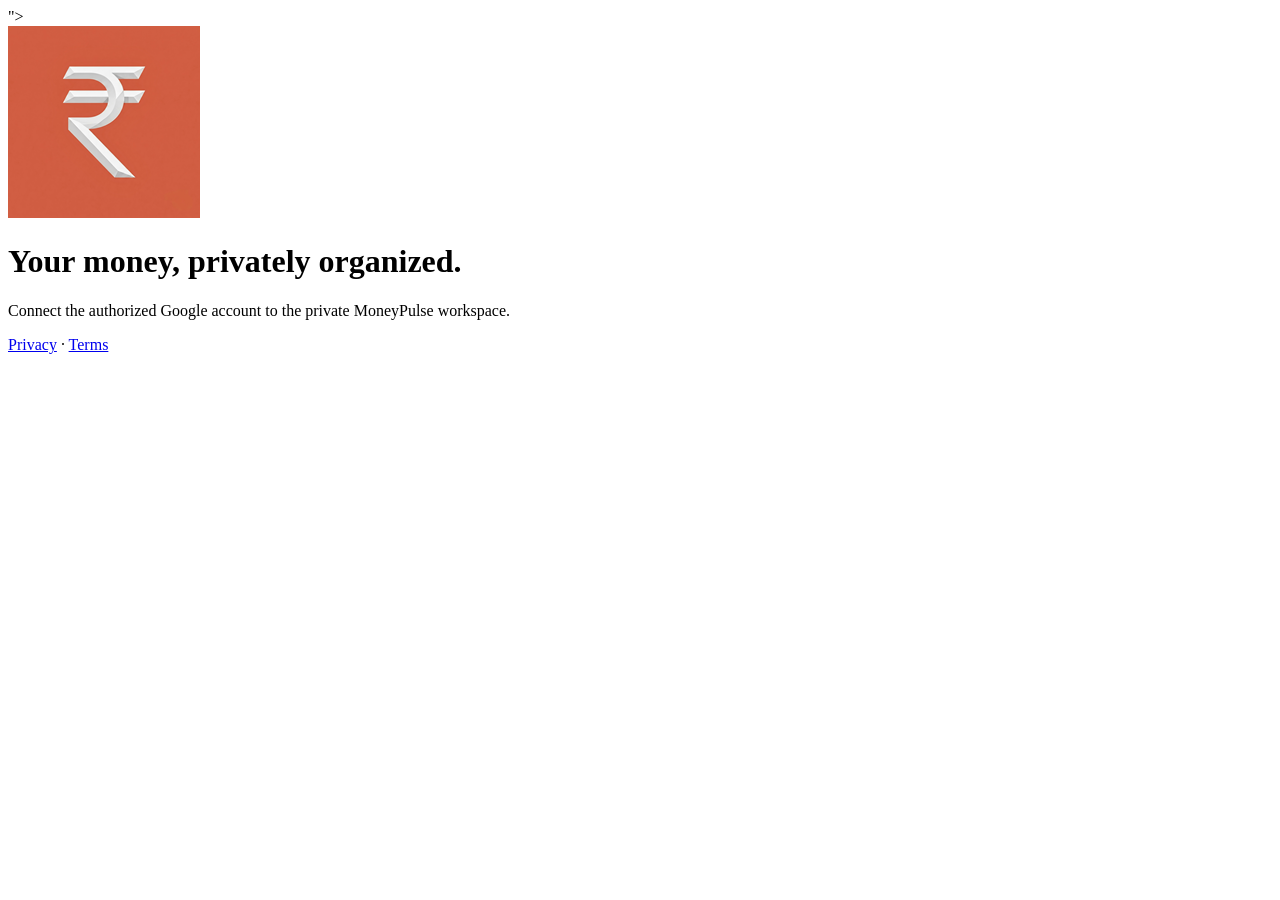
==== commit aed2db87: "Add ui-v8-patch.css stylesheet to index.html Added a new stylesheet link for ui-v8-patch.css." ====
--- a/index.html
+++ b/index.html
@@ -1 +1,12 @@
-<!doctype html><html><head><meta charset="utf-8"><meta name="viewport" content="width=device-width,initial-scale=1,viewport-fit=cover"><meta name="theme-color" content="#d96b50"><link rel="manifest" href="manifest.webmanifest"><link rel="apple-touch-icon" href="icons/apple-touch-icon.png"><link rel="preconnect" href="https://fonts.googleapis.com"><link rel="preconnect" href="https://fonts.gstatic.com" crossorigin><link href="https://fonts.googleapis.com/css2?family=Nunito+Sans:wght@500;600;700;800;900&display=swap" rel="stylesheet"><link rel="stylesheet" href="css/styles.css"><title>MoneyPulse</title></head><body><div id="splash"><img src="icons/icon-192.png"><b>MoneyPulse</b><i></i></div><div id="app"></div><div id="modal"></div><div id="float"></div><script src="config.js"></script><script src="https://accounts.google.com/gsi/client" async defer></script><script src="js/app.js"></script></body></html>+<!doctype html><html><head><meta charset="utf-8"><meta name="viewport" content="width=device-width,initial-scale=1,viewport-fit=cover"><meta name="theme-color" content="#d96b50"><link rel="manifest" href="manifest.webmanifest"><link rel="apple-touch-icon" href="icons/apple-touch-icon.png"><link rel="preconnect" href="https://fonts.googleapis.com"><link rel="preconnect" href="https://fonts.gstatic.com" crossorigin><link href="https://fonts.googleapis.com/css2?family=Nunito+Sans:wght@500;600;700;800;900&display=swap" rel="stylesheet"><link rel="stylesheet" href="css/styles.css:<link rel="stylesheet" href="ui-v8-patch.css">">
+  <title>MoneyPulse</title>
+</head>
+  <body>
+    <div id="splash"><img src="icons/icon-192.png"><b>MoneyPulse</b><i></i></div><div id="app"></div><div id="modal"></div><div id="float"></div>
+    <script src="config.js"></script>
+    <script src="https://accounts.google.com/gsi/client" async defer></script>
+    <script src="js/app.js">
+      
+    </script>
+  </body>
+</html>
--- a/ui-v8-patch.css
+++ b/ui-v8-patch.css
@@ -0,0 +1,14 @@
+
+/* MoneyPulse v8 integrated interaction and pill UI patch */
+:root{--radius-pill:999px;--panel:#f4f7fb;--orange:#df6b50;--orange-soft:#fce9e3;--navy:#172036;--line2:#e7e9ef}
+.btn,.period,.tab,.control,.search,.menu-btn,.filterchip,.status,.sheetfoot button,.managebar button{border-radius:var(--radius-pill)!important}
+.icon{border-radius:16px!important;background:#fff!important;box-shadow:0 6px 18px rgba(65,48,38,.08)!important}
+.sectionrow{border-radius:18px!important;padding:0 18px!important;transition:background .16s,border-color .16s}
+.sectionrow:hover{background:#fffaf7;border-color:#e6c7bc}.sectionrow svg:last-child{transition:transform .18s}.sectionrow[aria-expanded=true] svg:last-child{transform:rotate(180deg)}
+.mp-section-content{overflow:hidden;display:grid;grid-template-rows:1fr;opacity:1;transition:grid-template-rows .18s,opacity .16s}.mp-section-content.collapsed{grid-template-rows:0fr;opacity:0}.mp-section-content>div{min-height:0;overflow:hidden}.mp-section-pad{padding:12px 4px 3px}
+.tabs{border-radius:var(--radius-pill)!important}.tab{border-radius:var(--radius-pill)!important}
+.entry-top{grid-template-columns:repeat(5,minmax(130px,1fr))}.entry-tile,.type-card{border-radius:22px!important;box-shadow:0 8px 20px rgba(57,44,36,.06);transition:transform .16s,box-shadow .16s,border-color .16s}.entry-tile:hover,.type-card:hover{transform:translateY(-2px);box-shadow:0 12px 28px rgba(57,44,36,.1)}
+.settings-layout{grid-template-columns:1fr!important}.settings-panel{background:transparent!important;border:0!important;box-shadow:none!important;padding:0!important}.settings-nav{display:none!important}
+.mp-settings-page{display:grid;gap:28px}.mp-settings-section{border-top:1px solid var(--line2);padding-top:22px}.mp-settings-section:first-child{border-top:0;padding-top:0}.mp-settings-section>h2{margin:0 0 14px;font-size:22px}.mp-settings-grid{display:grid;grid-template-columns:1fr 1fr;gap:24px}.mp-settings-box{padding:20px;border-radius:26px;background:var(--panel);border:1px solid #e9edf3}.mp-settings-box h3{font-size:13px;letter-spacing:.75px;margin:0 0 14px}.mp-setting-row{display:grid;grid-template-columns:28px minmax(0,1fr) auto auto;align-items:center;gap:10px;min-height:46px;padding:8px 10px;margin-bottom:8px;border:1px solid #e9edf2;border-radius:var(--radius-pill);background:#fff;box-shadow:0 3px 8px rgba(48,58,75,.05)}.mp-setting-row b{font-size:15px}.mp-move{display:grid;gap:0}.mp-move button{width:22px;height:18px;border:0;background:transparent;color:#9aa7bb;padding:0;font-size:12px}.mp-switch{width:42px;height:24px;border:0;border-radius:var(--radius-pill);background:#cbd3df;padding:3px}.mp-switch:after{content:"";display:block;width:18px;height:18px;border-radius:50%;background:white;transition:transform .15s}.mp-switch.on{background:var(--orange)}.mp-switch.on:after{transform:translateX(18px)}.mp-row-menu{height:34px;padding:0 12px;border:0;border-radius:var(--radius-pill);background:var(--orange-soft);color:#b94e38;font-weight:800}.mp-add{width:100%;height:40px;border:1px solid #d9dfe8;border-radius:var(--radius-pill);background:#fff;color:var(--orange);font-weight:900}.mp-security-card{padding:20px;border-radius:26px;background:var(--panel);border:1px solid #e9edf3}.mp-security-line{display:grid;grid-template-columns:1fr 1fr;gap:24px}.mp-security-field{display:grid;gap:8px}.mp-security-field label{font-size:13px;font-weight:800}.mp-security-field .control{background:#fff}
+.mp-save-state{display:inline-flex;align-items:center;gap:7px;padding:7px 11px;border-radius:var(--radius-pill);background:#e9f7ef;color:#167a4d;font-size:12px;font-weight:900}
+@media(max-width:899px){.entry-top{grid-template-columns:1fr 1fr}.mp-settings-grid,.mp-security-line{grid-template-columns:1fr}.mp-settings-box{padding:15px}.mp-setting-row{grid-template-columns:24px minmax(0,1fr) auto}.mp-row-menu{grid-column:2/4;justify-self:start}.type-grid{grid-template-columns:1fr 1fr!important}}
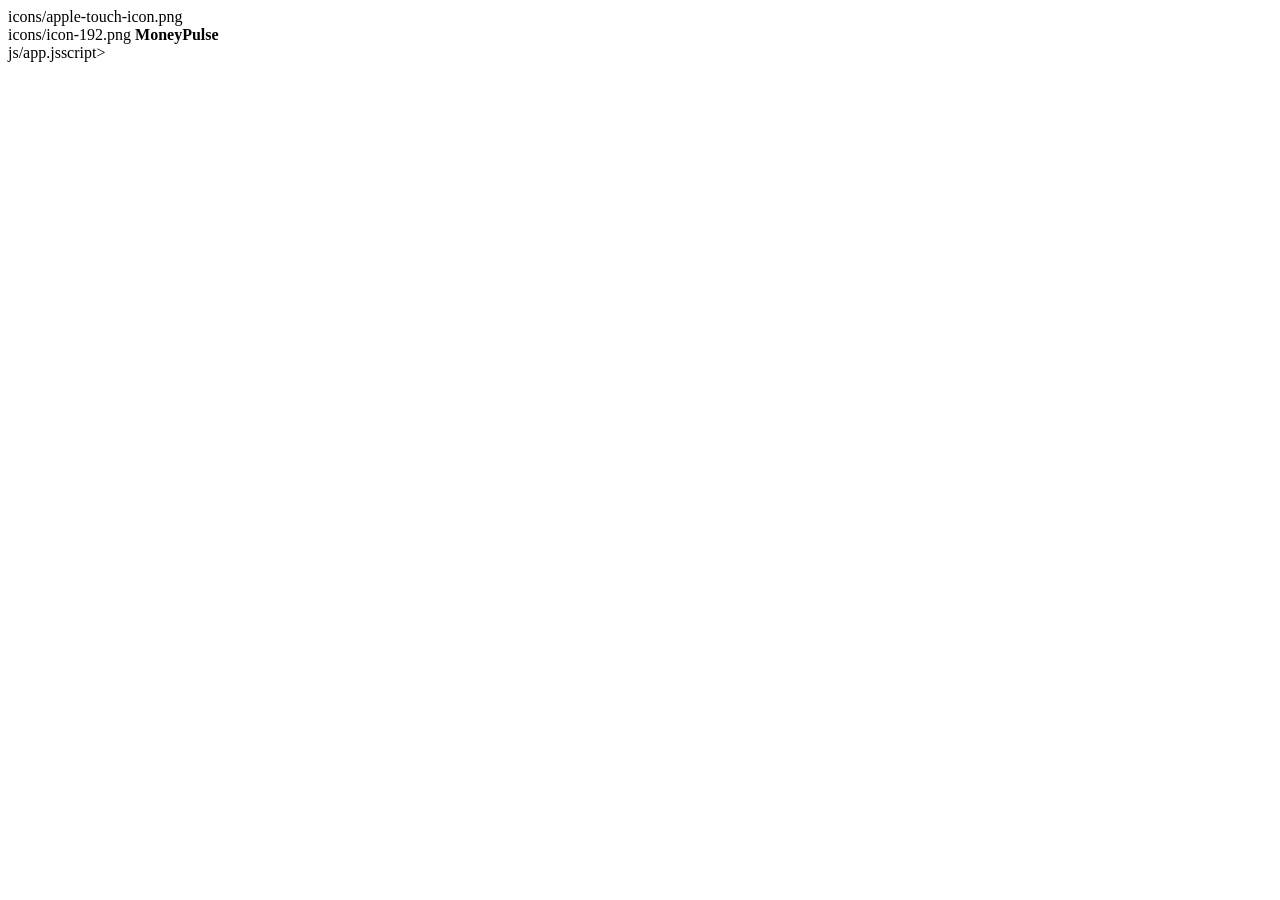
==== commit aac89f24: "Refactor index.html for better readability Updated HTML structure and improved comments for clarity." ====
--- a/index.html
+++ b/index.html
@@ -1,12 +1,67 @@
-<!doctype html><html><head><meta charset="utf-8"><meta name="viewport" content="width=device-width,initial-scale=1,viewport-fit=cover"><meta name="theme-color" content="#d96b50"><link rel="manifest" href="manifest.webmanifest"><link rel="apple-touch-icon" href="icons/apple-touch-icon.png"><link rel="preconnect" href="https://fonts.googleapis.com"><link rel="preconnect" href="https://fonts.gstatic.com" crossorigin><link href="https://fonts.googleapis.com/css2?family=Nunito+Sans:wght@500;600;700;800;900&display=swap" rel="stylesheet"><link rel="stylesheet" href="css/styles.css:<link rel="stylesheet" href="ui-v8-patch.css">">
+<!doctype html>
+<html lang="en">
+<head>
+  <meta charset="utf-8">
+
+  <meta
+    name="viewport"
+    content="width=device-width, initial-scale=1, viewport-fit=cover"
+  >
+
+  <meta name="theme-color" content="#d96b50">
+
   <title>MoneyPulse</title>
+
+  <link rel="manifest" href="manifest.webmanifest">
+
+  icons/apple-touch-icon.png
+
+  <link
+    rel="preconnect"
+    href="https://fonts.googleapis.com"
+  >
+
+  <link
+    rel="preconnect"
+    href="https://fonts.gstatic.com"
+    crossorigin
+  >
+
+  <link
+    href="https://fonts.googleapis.com/css2?family=Nunito+Sans:wght@500;600;700;800;900&display=swap"
+    rel="stylesheet"
+  >
+
+  <!-- Main MoneyPulse styles -->
+  <link rel="stylesheet- v8 fixes and redesigned Settings styles -->
+  <link rel="stylesheet" href="ui-v8-patch.css">
 </head>
-  <body>
-    <div id="splash"><img src="icons/icon-192.png"><b>MoneyPulse</b><i></i></div><div id="app"></div><div id="modal"></div><div id="float"></div>
-    <script src="config.js"></script>
-    <script src="https://accounts.google.com/gsi/client" async defer></script>
-    <script src="js/app.js">
-      
-    </script>
-  </body>
+
+<body>
+  <div id="splash">
+    icons/icon-192.png
+    <b>MoneyPulse</b>
+    <i aria-hidden="true"></i>
+  </div>
+
+  <div id="app"></div>
+  <div id="modal"></div>
+  <div id="float"></div>
+
+  <!-- Public MoneyPulse configuration -->
+  <script src="config.js"></script>
+
+  <!-- Google Identity Services -->
+  <script
+    src="https://accounts.google.com/gsi/client"
+    async
+    defer
+  ></script>
+
+  <!-- Main MoneyPulse application -->
+  js/app.jsscript>
+
+  <!-- v8 functionality and interface patch -->
+  <script src="ui-v8-patch.js"></script>
+</body>
 </html>
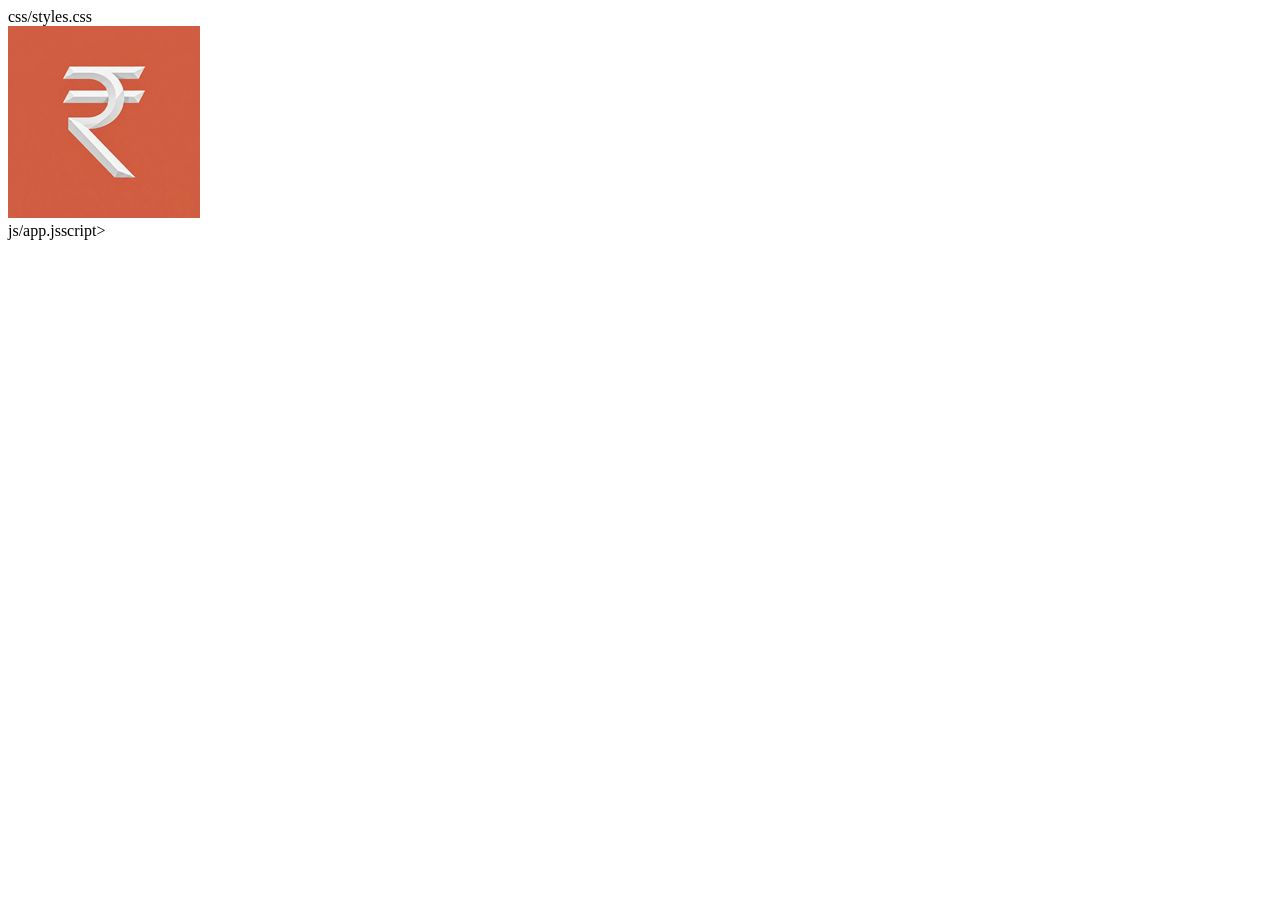
==== commit ed579e45: "Fix HTML structure and update resource links Updated links to stylesheets and icons, and fixed HTML " ====
--- a/index.html
+++ b/index.html
@@ -14,7 +14,8 @@
 
   <link rel="manifest" href="manifest.webmanifest">
 
-  icons/apple-touch-icon.png
+  <link
+    rel="appleon.png
 
   <link
     rel="preconnect"
@@ -32,36 +33,30 @@
     rel="stylesheet"
   >
 
-  <!-- Main MoneyPulse styles -->
-  <link rel="stylesheet- v8 fixes and redesigned Settings styles -->
+  css/styles.css
   <link rel="stylesheet" href="ui-v8-patch.css">
 </head>
 
 <body>
   <div id="splash">
-    icons/icon-192.png
-    <b>MoneyPulse</b>
-    <i aria-hidden="true"></i>
+    <img
+      src="icons/icon-192.png"
+      alt="i aria-hidden="true"></i>
   </div>
 
   <div id="app"></div>
   <div id="modal"></div>
   <div id="float"></div>
 
-  <!-- Public MoneyPulse configuration -->
   <script src="config.js"></script>
 
-  <!-- Google Identity Services -->
   <script
     src="https://accounts.google.com/gsi/client"
     async
     defer
   ></script>
 
-  <!-- Main MoneyPulse application -->
   js/app.jsscript>
-
-  <!-- v8 functionality and interface patch -->
   <script src="ui-v8-patch.js"></script>
 </body>
 </html>
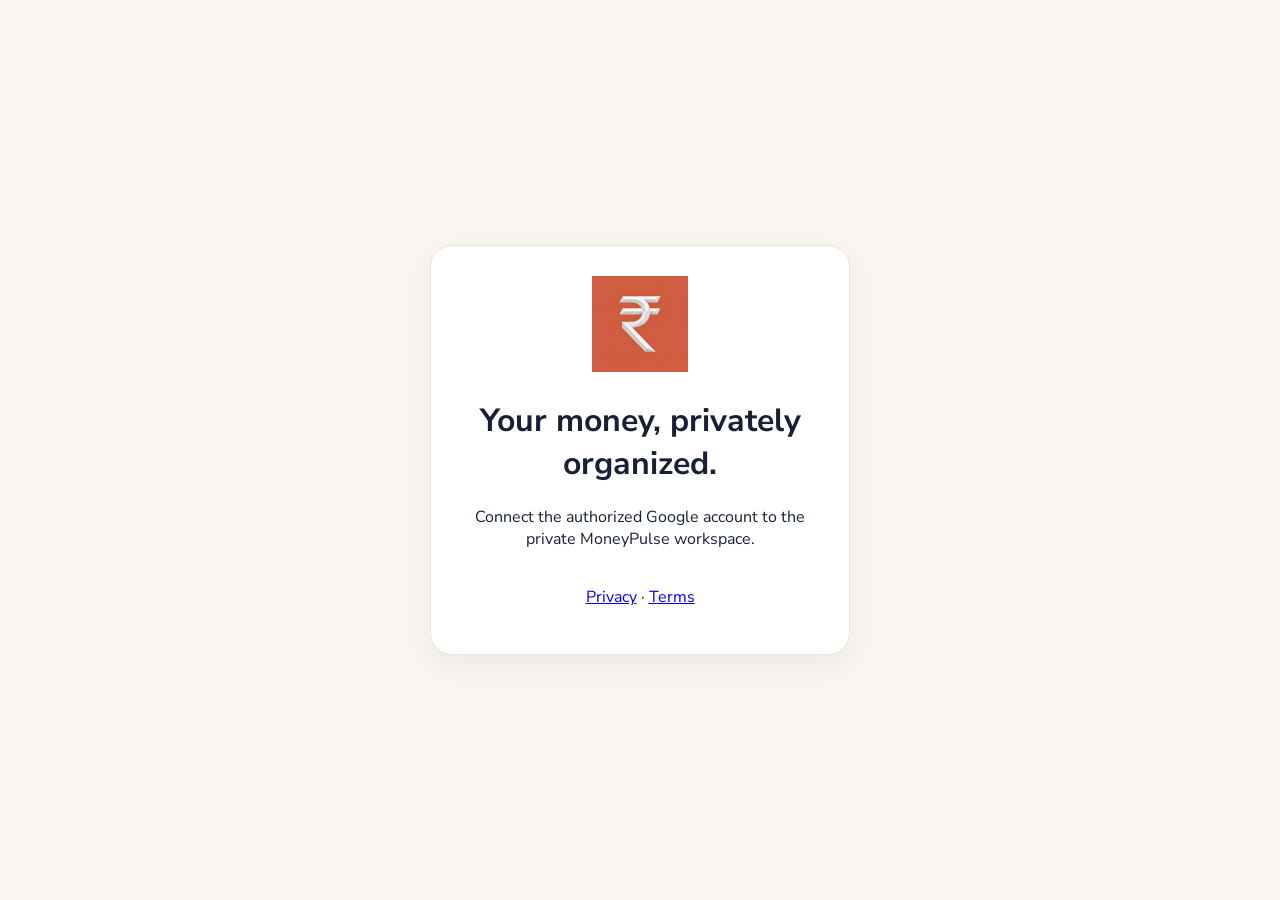
==== commit 53851f8a: "Add files via upload" ====
--- a/index.html
+++ b/index.html
@@ -2,46 +2,26 @@
 <html lang="en">
 <head>
   <meta charset="utf-8">
-
-  <meta
-    name="viewport"
-    content="width=device-width, initial-scale=1, viewport-fit=cover"
-  >
-
+  <meta name="viewport" content="width=device-width, initial-scale=1, viewport-fit=cover">
   <meta name="theme-color" content="#d96b50">
 
   <title>MoneyPulse</title>
 
   <link rel="manifest" href="manifest.webmanifest">
+  <link rel="apple-touch-icon" href="icons/apple-touch-icon.png">
 
-  <link
-    rel="appleon.png
+  <link rel="preconnect" href="https://fonts.googleapis.com">
+  <link rel="preconnect" href="https://fonts.gstatic.com" crossorigin>
+  <link href="https://fonts.googleapis.com/css2?family=Nunito+Sans:wght@500;600;700;800;900&display=swap" rel="stylesheet">
 
-  <link
-    rel="preconnect"
-    href="https://fonts.googleapis.com"
-  >
-
-  <link
-    rel="preconnect"
-    href="https://fonts.gstatic.com"
-    crossorigin
-  >
-
-  <link
-    href="https://fonts.googleapis.com/css2?family=Nunito+Sans:wght@500;600;700;800;900&display=swap"
-    rel="stylesheet"
-  >
-
-  css/styles.css
+  <link rel="stylesheet" href="css/styles.css">
   <link rel="stylesheet" href="ui-v8-patch.css">
 </head>
-
 <body>
   <div id="splash">
-    <img
-      src="icons/icon-192.png"
-      alt="i aria-hidden="true"></i>
+    <img src="icons/icon-192.png" alt="MoneyPulse">
+    <b>MoneyPulse</b>
+    <i aria-hidden="true"></i>
   </div>
 
   <div id="app"></div>
@@ -49,14 +29,8 @@
   <div id="float"></div>
 
   <script src="config.js"></script>
-
-  <script
-    src="https://accounts.google.com/gsi/client"
-    async
-    defer
-  ></script>
-
-  js/app.jsscript>
+  <script src="https://accounts.google.com/gsi/client" async defer></script>
+  <script src="js/app.js"></script>
   <script src="ui-v8-patch.js"></script>
 </body>
 </html>
--- a/css/styles.css
+++ b/css/styles.css
@@ -0,0 +1,3 @@
+
+:root{--bg:#faf7f2;--paper:#fff;--ink:#172036;--muted:#778196;--line:#ebe3dc;--terr:#d96b50;--terr2:#b95039;--soft:#f9e7e1;--green:#178653;--greenbg:#e9f5ee;--red:#df5a58;--redbg:#fff0ee;--blue:#4f70c9;--bluebg:#edf2ff;--amber:#df9a1f;--purple:#8066c6;--shadow:0 10px 30px rgba(62,46,37,.08);--safe:env(safe-area-inset-bottom,0px)}*{box-sizing:border-box}html,body{margin:0;min-height:100%;background:var(--bg);color:var(--ink);font-family:"Nunito Sans",system-ui,sans-serif}button,input,select,textarea{font:inherit}button{cursor:pointer}.hidden{display:none!important}#splash{position:fixed;inset:0;z-index:500;display:grid;place-content:center;justify-items:center;background:var(--bg)}#splash img{width:112px}#splash b{font-size:27px;margin:12px}#splash i{width:28px;height:28px;border:3px solid #eadbd4;border-top-color:var(--terr);border-radius:50%;animation:spin .8s linear infinite}@keyframes spin{to{transform:rotate(360deg)}}.shell{min-height:100vh;padding-bottom:calc(86px + var(--safe))}.side{display:none}.header{position:sticky;top:0;z-index:30;background:#fffaf7ed;border-bottom:1px solid var(--line);backdrop-filter:blur(14px)}.wrap,.content{max-width:1320px;margin:auto;padding-left:16px;padding-right:16px}.head{height:70px;display:flex;align-items:center;gap:11px}.brand{width:46px;height:46px;border:0;border-radius:14px;background:url('../icons/icon-192.png') center/cover}.title{font-size:24px;font-weight:900}.actions{display:flex;gap:8px;margin-left:auto}.icon{width:46px;height:46px;display:grid;place-items:center;border:0;border-radius:14px;background:#fff;color:#647087;box-shadow:0 4px 14px #49382e0d}.icon:hover{background:var(--soft);color:var(--terr2)}.icon svg{width:23px}.new{display:none}.periods{display:flex;gap:8px;overflow:auto;padding-bottom:13px;scrollbar-width:none}.btn{min-height:43px;padding:0 17px;border:1px solid var(--line);border-radius:14px;background:#fff;color:var(--ink);font-weight:800}.btn:hover{border-color:#dfc7bc;background:#fffaf7}.btn.primary{background:var(--terr);border-color:var(--terr);color:#fff}.btn.danger{background:var(--redbg);border-color:#f2cbc6;color:var(--red)}.period.active{background:var(--ink);color:#fff;border-color:var(--ink)}.content{padding-top:20px;padding-bottom:25px}.card{background:#fff;border:1px solid var(--line);border-radius:22px;box-shadow:var(--shadow)}.hero-grid{display:grid;gap:14px}.hero{padding:24px;min-height:240px}.hero .eyebrow{font-size:11px;letter-spacing:1px;font-weight:800}.hero .big{font-size:36px;font-weight:900;margin:22px 0}.hero.net{background:#fff}.hero.cash{background:linear-gradient(145deg,#f1faf5,#fff)}.hero.cash .big{color:var(--green)}.stats{display:flex;gap:18px;flex-wrap:wrap;color:var(--muted);font-size:12px}.sectionrow{width:100%;min-height:55px;padding:0 16px;display:flex;align-items:center;gap:10px;border:1px solid var(--line);border-radius:14px;background:#fff;text-align:left;margin-top:12px}.sectionrow .grow{flex:1}.sectionrow b{font-size:15px}.sectionrow small{display:block;color:var(--muted)}.sectionrow svg{width:18px}.sectionbody{padding:14px 0}.grid{display:grid;grid-template-columns:repeat(2,minmax(0,1fr));gap:12px}.metric,.account{padding:17px}.label{font-size:11px;color:var(--muted);font-weight:800;text-transform:uppercase;letter-spacing:.65px}.value{font-size:21px;font-weight:900;margin-top:9px}.tabs,.subtabs{display:flex;gap:5px;padding:5px;border-radius:16px;background:#eceff4;overflow:auto;width:max-content;max-width:100%}.tab{min-width:92px;height:42px;padding:0 15px;border:0;border-radius:12px;background:transparent;font-weight:900}.tab.active.all{background:var(--ink);color:#fff}.tab.active.expense{background:var(--red);color:#fff}.tab.active.income{background:var(--green);color:#fff}.tab.active.transfer{background:var(--blue);color:#fff}.filter{padding:14px;margin:13px 0}.search{height:52px;display:flex;align-items:center;gap:10px;padding:0 15px;border-radius:14px;background:#f9f6f3}.search input{width:100%;border:0;background:transparent;outline:0}.filtergrid{display:grid;grid-template-columns:1fr 1fr;gap:10px;margin-top:10px}.control{width:100%;height:51px;padding:0 14px;border:1px solid var(--line);border-radius:14px;background:#fff;outline:0}.control:focus{border-color:var(--terr);box-shadow:0 0 0 4px #d96b5017}textarea.control{height:98px;padding-top:13px}.activefilters{display:flex;gap:7px;flex-wrap:wrap;margin:10px 0}.filterchip{padding:8px 11px;border:0;border-radius:10px;background:var(--soft);color:var(--terr2);font-size:12px;font-weight:800}.month{margin-bottom:12px;overflow:hidden}.monthhead{width:100%;padding:15px 17px;border:0;background:#fff;text-align:left}.monthhead h3{margin:0;font-size:18px}.chips{display:flex;gap:7px;flex-wrap:wrap;margin-top:7px}.chip{padding:5px 9px;border-radius:9px;background:#f7f4f1;color:var(--muted);font-size:11px}.desktop-table{display:none}.mobiletx{display:grid;grid-template-columns:34px 1fr auto;gap:10px;align-items:center;padding:14px;border-top:1px solid var(--line)}.check{width:23px;height:23px;accent-color:var(--terr)}.txname{font-weight:900}.meta{font-size:11px;color:var(--muted);margin-top:5px}.tag{display:inline-flex;padding:4px 7px;border-radius:7px;background:var(--redbg);color:var(--red);font-size:10px}.amount{font-weight:900}.amount.income{color:var(--green)}.amount.expense{color:var(--red)}.amount.transfer{color:var(--blue)}.bottom{position:fixed;z-index:50;inset:auto 0 0;height:calc(76px + var(--safe));padding:6px 14px var(--safe);display:grid;grid-template-columns:1fr 1fr 74px 1fr 1fr;background:#fffdfbdd;border-top:1px solid var(--line)}.nav{border:0;border-radius:14px;background:transparent;color:#8993a6;display:grid;place-items:center;font-size:10px;font-weight:800}.nav.active{background:var(--soft);color:var(--terr)}.nav svg{width:24px}.fab{position:fixed;z-index:60;left:50%;bottom:calc(26px + var(--safe));transform:translateX(-50%);width:62px;height:62px;border:5px solid #fffaf7;border-radius:19px;background:var(--terr);color:#fff;font-size:32px;box-shadow:0 12px 25px #d96b5040}.assetlist{display:grid;gap:12px}.assetrow{padding:15px;display:flex;align-items:center;gap:12px}.assetrow .grow{flex:1}.assetrow b{display:block}.assetrow small{color:var(--muted)}.settings-layout{display:grid;gap:14px}.settings-nav{display:grid;grid-template-columns:repeat(2,1fr);gap:9px}.settings-nav button{padding:14px;border:1px solid var(--line);border-radius:16px;background:#fff;text-align:left}.settings-nav button.active{background:var(--ink);color:#fff}.settings-panel{padding:18px}.settings-head{display:flex;align-items:center;gap:12px;margin-bottom:15px}.settings-head div{flex:1}.settings-head h2{margin:0;font-size:20px}.settings-head p{margin:3px 0;color:var(--muted);font-size:13px}.managebar{display:flex;gap:8px;flex-wrap:wrap;margin-bottom:12px}.manage-row{display:grid;grid-template-columns:1fr auto;gap:12px;align-items:center;padding:13px;border-top:1px solid var(--line)}.manage-row:first-child{border-top:0}.manage-row b{display:block}.manage-row small{color:var(--muted)}.status{padding:6px 9px;border-radius:9px;background:var(--greenbg);color:var(--green);font-size:11px;font-weight:900}.menu-btn{height:38px;padding:0 11px;border:0;border-radius:10px;background:#f6f3f0;font-weight:800}.modalbg{position:fixed;inset:0;z-index:100;display:flex;align-items:flex-end;background:#17203670}.sheet{width:100%;max-height:94vh;overflow:auto;border-radius:26px 26px 0 0;background:#fff;padding-bottom:var(--safe)}.sheethead,.sheetfoot{position:sticky;z-index:2;display:flex;align-items:center;padding:17px 19px;background:#fff}.sheethead{top:0;border-bottom:1px solid var(--line)}.sheethead h2{margin:0;flex:1;font-size:21px}.sheetfoot{bottom:0;justify-content:flex-end;gap:8px;border-top:1px solid var(--line)}.sheetbody{padding:19px}.form{display:grid;gap:14px}.field{display:grid;gap:7px;font-size:12px;font-weight:800}.amountinput{height:68px;font-size:28px;font-weight:900}.entry-top{display:grid;grid-template-columns:repeat(2,1fr);gap:10px}.entry-tile{min-height:110px;padding:14px;border:1px solid var(--line);border-radius:16px;background:#fff;text-align:left}.entry-tile:hover{border-color:#dfb8ab;background:#fffaf7}.entry-tile svg{width:25px}.entry-tile b{display:block;margin-top:12px}.entry-tile small{color:var(--muted)}.type-grid{display:grid;grid-template-columns:repeat(2,1fr);gap:10px}.type-card{min-height:112px;display:grid;place-items:center;padding:13px;border:1px solid var(--line);border-radius:16px;background:#fff;text-align:center}.type-card:hover{border-color:#d9b6aa;background:#fffaf7}.type-card svg{width:27px}.type-card b{display:block;margin-top:8px}.toastroot{position:fixed;z-index:180;left:14px;right:14px;bottom:calc(96px + var(--safe));display:grid;gap:8px}.toast{padding:13px 15px;border-radius:14px;background:var(--ink);color:#fff}.signin{min-height:100vh;display:grid;place-items:center;padding:20px}.signin-card{max-width:420px;padding:30px;text-align:center}.signin-card img{width:96px}.google{display:flex;justify-content:center;margin-top:20px}.lock{position:fixed;inset:0;z-index:300;display:grid;place-items:center;background:var(--bg);text-align:center}.keys{display:grid;grid-template-columns:repeat(3,76px);gap:16px}.key{width:76px;height:76px;border:1px solid var(--line);border-radius:20px;background:#fff;font-size:28px;font-weight:900}.privacy .money{font-size:0}.privacy .money:after{content:'••••••';font-size:17px;letter-spacing:4px}.empty{padding:34px;text-align:center;color:var(--muted)}
+@media(min-width:900px){.shell{padding-left:90px;padding-bottom:0}.side{position:fixed;z-index:50;inset:0 auto 0 0;width:90px;padding:18px 10px;display:flex;flex-direction:column;gap:9px;background:#fff;border-right:1px solid var(--line)}.side .brand{margin:0 auto 22px}.side .nav{height:60px}.wrap,.content{padding-left:25px;padding-right:25px}.new{display:flex;align-items:center;gap:8px}.bottom,.fab{display:none}.hero-grid{grid-template-columns:1fr 1fr}.grid.accounts{grid-template-columns:repeat(4,1fr)}.filter{display:grid;grid-template-columns:1fr 470px;gap:12px}.filtergrid{margin:0}.mobiletx{display:none}.desktop-table{display:block;overflow:auto}.desktop-table table{width:100%;border-collapse:collapse}.desktop-table th,.desktop-table td{padding:12px;border-top:1px solid var(--line);text-align:left;white-space:nowrap;font-size:12px}.desktop-table th{color:var(--muted);font-weight:900}.desktop-table .desc{min-width:220px;white-space:normal}.modalbg{align-items:center;justify-content:center}.sheet{max-width:780px;border-radius:26px;max-height:90vh}.form.two{grid-template-columns:1fr 1fr}.full{grid-column:1/-1}.entry-top{grid-template-columns:repeat(5,1fr)}.type-grid{grid-template-columns:repeat(4,1fr)}.settings-layout{grid-template-columns:240px 1fr}.settings-nav{display:flex;flex-direction:column}.assetlist{grid-template-columns:1fr 1fr}.toastroot{left:auto;right:24px;bottom:24px;width:370px}}
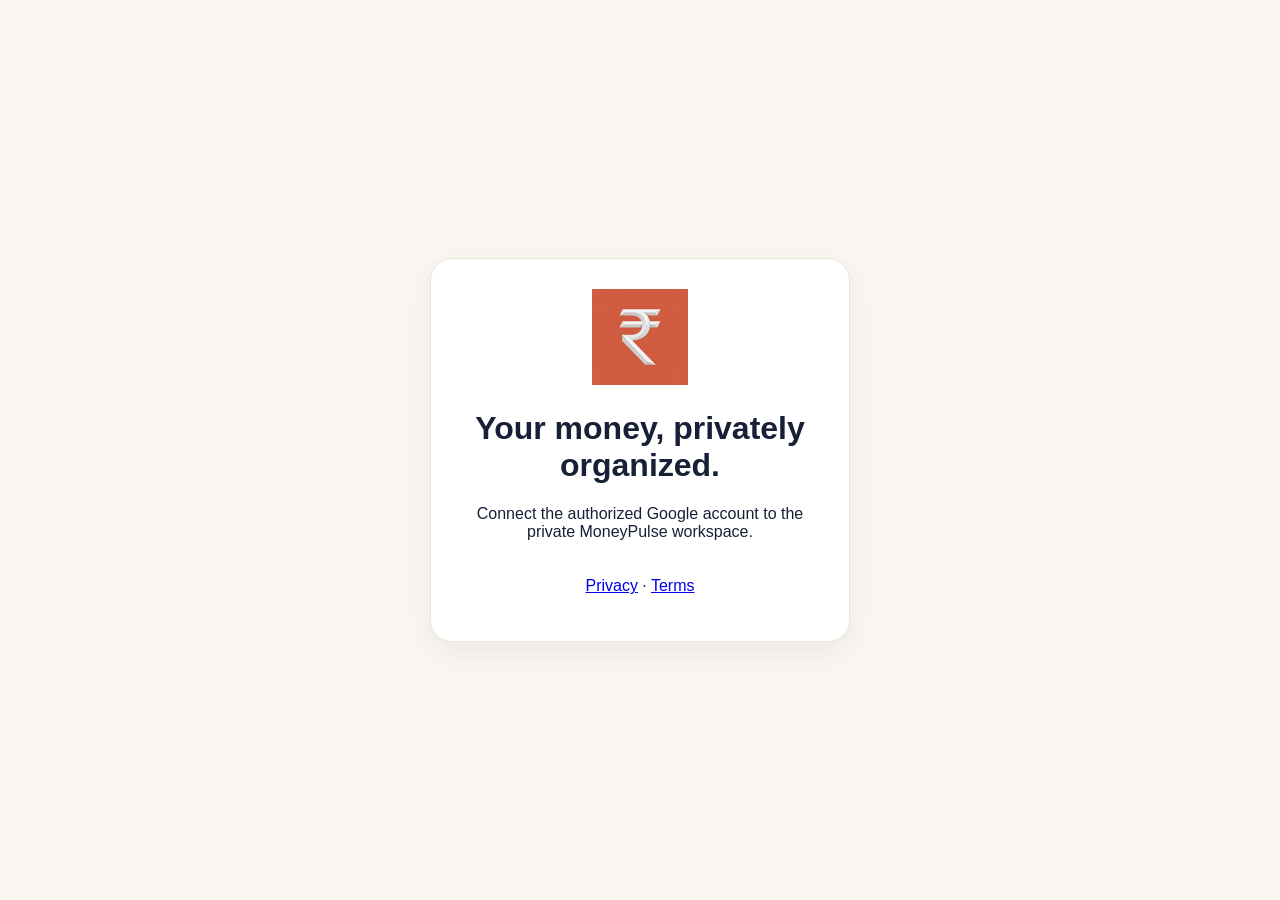
==== commit 11aba91c: "Add files via upload" ====
--- a/index.html
+++ b/index.html
@@ -15,7 +15,6 @@
   <link href="https://fonts.googleapis.com/css2?family=Nunito+Sans:wght@500;600;700;800;900&display=swap" rel="stylesheet">
 
   <link rel="stylesheet" href="css/styles.css">
-  <link rel="stylesheet" href="ui-v8-patch.css">
 </head>
 <body>
   <div id="splash">
@@ -31,6 +30,5 @@
   <script src="config.js"></script>
   <script src="https://accounts.google.com/gsi/client" async defer></script>
   <script src="js/app.js"></script>
-  <script src="ui-v8-patch.js"></script>
 </body>
 </html>
--- a/css/styles.css
+++ b/css/styles.css
@@ -1,3 +1,10 @@
 
 :root{--bg:#faf7f2;--paper:#fff;--ink:#172036;--muted:#778196;--line:#ebe3dc;--terr:#d96b50;--terr2:#b95039;--soft:#f9e7e1;--green:#178653;--greenbg:#e9f5ee;--red:#df5a58;--redbg:#fff0ee;--blue:#4f70c9;--bluebg:#edf2ff;--amber:#df9a1f;--purple:#8066c6;--shadow:0 10px 30px rgba(62,46,37,.08);--safe:env(safe-area-inset-bottom,0px)}*{box-sizing:border-box}html,body{margin:0;min-height:100%;background:var(--bg);color:var(--ink);font-family:"Nunito Sans",system-ui,sans-serif}button,input,select,textarea{font:inherit}button{cursor:pointer}.hidden{display:none!important}#splash{position:fixed;inset:0;z-index:500;display:grid;place-content:center;justify-items:center;background:var(--bg)}#splash img{width:112px}#splash b{font-size:27px;margin:12px}#splash i{width:28px;height:28px;border:3px solid #eadbd4;border-top-color:var(--terr);border-radius:50%;animation:spin .8s linear infinite}@keyframes spin{to{transform:rotate(360deg)}}.shell{min-height:100vh;padding-bottom:calc(86px + var(--safe))}.side{display:none}.header{position:sticky;top:0;z-index:30;background:#fffaf7ed;border-bottom:1px solid var(--line);backdrop-filter:blur(14px)}.wrap,.content{max-width:1320px;margin:auto;padding-left:16px;padding-right:16px}.head{height:70px;display:flex;align-items:center;gap:11px}.brand{width:46px;height:46px;border:0;border-radius:14px;background:url('../icons/icon-192.png') center/cover}.title{font-size:24px;font-weight:900}.actions{display:flex;gap:8px;margin-left:auto}.icon{width:46px;height:46px;display:grid;place-items:center;border:0;border-radius:14px;background:#fff;color:#647087;box-shadow:0 4px 14px #49382e0d}.icon:hover{background:var(--soft);color:var(--terr2)}.icon svg{width:23px}.new{display:none}.periods{display:flex;gap:8px;overflow:auto;padding-bottom:13px;scrollbar-width:none}.btn{min-height:43px;padding:0 17px;border:1px solid var(--line);border-radius:14px;background:#fff;color:var(--ink);font-weight:800}.btn:hover{border-color:#dfc7bc;background:#fffaf7}.btn.primary{background:var(--terr);border-color:var(--terr);color:#fff}.btn.danger{background:var(--redbg);border-color:#f2cbc6;color:var(--red)}.period.active{background:var(--ink);color:#fff;border-color:var(--ink)}.content{padding-top:20px;padding-bottom:25px}.card{background:#fff;border:1px solid var(--line);border-radius:22px;box-shadow:var(--shadow)}.hero-grid{display:grid;gap:14px}.hero{padding:24px;min-height:240px}.hero .eyebrow{font-size:11px;letter-spacing:1px;font-weight:800}.hero .big{font-size:36px;font-weight:900;margin:22px 0}.hero.net{background:#fff}.hero.cash{background:linear-gradient(145deg,#f1faf5,#fff)}.hero.cash .big{color:var(--green)}.stats{display:flex;gap:18px;flex-wrap:wrap;color:var(--muted);font-size:12px}.sectionrow{width:100%;min-height:55px;padding:0 16px;display:flex;align-items:center;gap:10px;border:1px solid var(--line);border-radius:14px;background:#fff;text-align:left;margin-top:12px}.sectionrow .grow{flex:1}.sectionrow b{font-size:15px}.sectionrow small{display:block;color:var(--muted)}.sectionrow svg{width:18px}.sectionbody{padding:14px 0}.grid{display:grid;grid-template-columns:repeat(2,minmax(0,1fr));gap:12px}.metric,.account{padding:17px}.label{font-size:11px;color:var(--muted);font-weight:800;text-transform:uppercase;letter-spacing:.65px}.value{font-size:21px;font-weight:900;margin-top:9px}.tabs,.subtabs{display:flex;gap:5px;padding:5px;border-radius:16px;background:#eceff4;overflow:auto;width:max-content;max-width:100%}.tab{min-width:92px;height:42px;padding:0 15px;border:0;border-radius:12px;background:transparent;font-weight:900}.tab.active.all{background:var(--ink);color:#fff}.tab.active.expense{background:var(--red);color:#fff}.tab.active.income{background:var(--green);color:#fff}.tab.active.transfer{background:var(--blue);color:#fff}.filter{padding:14px;margin:13px 0}.search{height:52px;display:flex;align-items:center;gap:10px;padding:0 15px;border-radius:14px;background:#f9f6f3}.search input{width:100%;border:0;background:transparent;outline:0}.filtergrid{display:grid;grid-template-columns:1fr 1fr;gap:10px;margin-top:10px}.control{width:100%;height:51px;padding:0 14px;border:1px solid var(--line);border-radius:14px;background:#fff;outline:0}.control:focus{border-color:var(--terr);box-shadow:0 0 0 4px #d96b5017}textarea.control{height:98px;padding-top:13px}.activefilters{display:flex;gap:7px;flex-wrap:wrap;margin:10px 0}.filterchip{padding:8px 11px;border:0;border-radius:10px;background:var(--soft);color:var(--terr2);font-size:12px;font-weight:800}.month{margin-bottom:12px;overflow:hidden}.monthhead{width:100%;padding:15px 17px;border:0;background:#fff;text-align:left}.monthhead h3{margin:0;font-size:18px}.chips{display:flex;gap:7px;flex-wrap:wrap;margin-top:7px}.chip{padding:5px 9px;border-radius:9px;background:#f7f4f1;color:var(--muted);font-size:11px}.desktop-table{display:none}.mobiletx{display:grid;grid-template-columns:34px 1fr auto;gap:10px;align-items:center;padding:14px;border-top:1px solid var(--line)}.check{width:23px;height:23px;accent-color:var(--terr)}.txname{font-weight:900}.meta{font-size:11px;color:var(--muted);margin-top:5px}.tag{display:inline-flex;padding:4px 7px;border-radius:7px;background:var(--redbg);color:var(--red);font-size:10px}.amount{font-weight:900}.amount.income{color:var(--green)}.amount.expense{color:var(--red)}.amount.transfer{color:var(--blue)}.bottom{position:fixed;z-index:50;inset:auto 0 0;height:calc(76px + var(--safe));padding:6px 14px var(--safe);display:grid;grid-template-columns:1fr 1fr 74px 1fr 1fr;background:#fffdfbdd;border-top:1px solid var(--line)}.nav{border:0;border-radius:14px;background:transparent;color:#8993a6;display:grid;place-items:center;font-size:10px;font-weight:800}.nav.active{background:var(--soft);color:var(--terr)}.nav svg{width:24px}.fab{position:fixed;z-index:60;left:50%;bottom:calc(26px + var(--safe));transform:translateX(-50%);width:62px;height:62px;border:5px solid #fffaf7;border-radius:19px;background:var(--terr);color:#fff;font-size:32px;box-shadow:0 12px 25px #d96b5040}.assetlist{display:grid;gap:12px}.assetrow{padding:15px;display:flex;align-items:center;gap:12px}.assetrow .grow{flex:1}.assetrow b{display:block}.assetrow small{color:var(--muted)}.settings-layout{display:grid;gap:14px}.settings-nav{display:grid;grid-template-columns:repeat(2,1fr);gap:9px}.settings-nav button{padding:14px;border:1px solid var(--line);border-radius:16px;background:#fff;text-align:left}.settings-nav button.active{background:var(--ink);color:#fff}.settings-panel{padding:18px}.settings-head{display:flex;align-items:center;gap:12px;margin-bottom:15px}.settings-head div{flex:1}.settings-head h2{margin:0;font-size:20px}.settings-head p{margin:3px 0;color:var(--muted);font-size:13px}.managebar{display:flex;gap:8px;flex-wrap:wrap;margin-bottom:12px}.manage-row{display:grid;grid-template-columns:1fr auto;gap:12px;align-items:center;padding:13px;border-top:1px solid var(--line)}.manage-row:first-child{border-top:0}.manage-row b{display:block}.manage-row small{color:var(--muted)}.status{padding:6px 9px;border-radius:9px;background:var(--greenbg);color:var(--green);font-size:11px;font-weight:900}.menu-btn{height:38px;padding:0 11px;border:0;border-radius:10px;background:#f6f3f0;font-weight:800}.modalbg{position:fixed;inset:0;z-index:100;display:flex;align-items:flex-end;background:#17203670}.sheet{width:100%;max-height:94vh;overflow:auto;border-radius:26px 26px 0 0;background:#fff;padding-bottom:var(--safe)}.sheethead,.sheetfoot{position:sticky;z-index:2;display:flex;align-items:center;padding:17px 19px;background:#fff}.sheethead{top:0;border-bottom:1px solid var(--line)}.sheethead h2{margin:0;flex:1;font-size:21px}.sheetfoot{bottom:0;justify-content:flex-end;gap:8px;border-top:1px solid var(--line)}.sheetbody{padding:19px}.form{display:grid;gap:14px}.field{display:grid;gap:7px;font-size:12px;font-weight:800}.amountinput{height:68px;font-size:28px;font-weight:900}.entry-top{display:grid;grid-template-columns:repeat(2,1fr);gap:10px}.entry-tile{min-height:110px;padding:14px;border:1px solid var(--line);border-radius:16px;background:#fff;text-align:left}.entry-tile:hover{border-color:#dfb8ab;background:#fffaf7}.entry-tile svg{width:25px}.entry-tile b{display:block;margin-top:12px}.entry-tile small{color:var(--muted)}.type-grid{display:grid;grid-template-columns:repeat(2,1fr);gap:10px}.type-card{min-height:112px;display:grid;place-items:center;padding:13px;border:1px solid var(--line);border-radius:16px;background:#fff;text-align:center}.type-card:hover{border-color:#d9b6aa;background:#fffaf7}.type-card svg{width:27px}.type-card b{display:block;margin-top:8px}.toastroot{position:fixed;z-index:180;left:14px;right:14px;bottom:calc(96px + var(--safe));display:grid;gap:8px}.toast{padding:13px 15px;border-radius:14px;background:var(--ink);color:#fff}.signin{min-height:100vh;display:grid;place-items:center;padding:20px}.signin-card{max-width:420px;padding:30px;text-align:center}.signin-card img{width:96px}.google{display:flex;justify-content:center;margin-top:20px}.lock{position:fixed;inset:0;z-index:300;display:grid;place-items:center;background:var(--bg);text-align:center}.keys{display:grid;grid-template-columns:repeat(3,76px);gap:16px}.key{width:76px;height:76px;border:1px solid var(--line);border-radius:20px;background:#fff;font-size:28px;font-weight:900}.privacy .money{font-size:0}.privacy .money:after{content:'••••••';font-size:17px;letter-spacing:4px}.empty{padding:34px;text-align:center;color:var(--muted)}
 @media(min-width:900px){.shell{padding-left:90px;padding-bottom:0}.side{position:fixed;z-index:50;inset:0 auto 0 0;width:90px;padding:18px 10px;display:flex;flex-direction:column;gap:9px;background:#fff;border-right:1px solid var(--line)}.side .brand{margin:0 auto 22px}.side .nav{height:60px}.wrap,.content{padding-left:25px;padding-right:25px}.new{display:flex;align-items:center;gap:8px}.bottom,.fab{display:none}.hero-grid{grid-template-columns:1fr 1fr}.grid.accounts{grid-template-columns:repeat(4,1fr)}.filter{display:grid;grid-template-columns:1fr 470px;gap:12px}.filtergrid{margin:0}.mobiletx{display:none}.desktop-table{display:block;overflow:auto}.desktop-table table{width:100%;border-collapse:collapse}.desktop-table th,.desktop-table td{padding:12px;border-top:1px solid var(--line);text-align:left;white-space:nowrap;font-size:12px}.desktop-table th{color:var(--muted);font-weight:900}.desktop-table .desc{min-width:220px;white-space:normal}.modalbg{align-items:center;justify-content:center}.sheet{max-width:780px;border-radius:26px;max-height:90vh}.form.two{grid-template-columns:1fr 1fr}.full{grid-column:1/-1}.entry-top{grid-template-columns:repeat(5,1fr)}.type-grid{grid-template-columns:repeat(4,1fr)}.settings-layout{grid-template-columns:240px 1fr}.settings-nav{display:flex;flex-direction:column}.assetlist{grid-template-columns:1fr 1fr}.toastroot{left:auto;right:24px;bottom:24px;width:370px}}
+
+
+/* MoneyPulse v9 integrated modern UI */
+@import url('https://fonts.googleapis.com/css2?family=Plus+Jakarta+Sans:wght@400;500;600;700;800&display=swap');
+:root{--font:'Plus Jakarta Sans',sans-serif;--pill:999px}html,body{font-family:var(--font);-webkit-font-smoothing:antialiased}.btn,.period,.tab,.control,.search,.filterchip,.status{border-radius:var(--pill)}.icon{border-radius:14px}.check{appearance:none;width:19px;height:19px;border-radius:50%;border:1px solid #cbd5e1;background:#f1f5f9;display:grid;place-content:center}.check:checked{background:var(--terr);border-color:var(--terr)}.check:checked:before{content:"";width:10px;height:10px;background:white;clip-path:polygon(14% 44%,0 65%,50% 100%,100% 16%,80% 0%,43% 62%)}.row-actions{display:flex;gap:6px;justify-content:flex-end;opacity:1}.action-btn{height:36px;padding:0 12px;border:1px solid var(--line);border-radius:12px;background:#fff;color:#64748b;font-weight:700}.action-btn.edit:hover{background:#fff7ed;color:var(--terr);border-color:#fed7aa}.action-btn.delete:hover{background:#fff1f2;color:var(--red);border-color:#fecdd3}.action-btn svg{width:15px;vertical-align:middle;margin-right:5px}.sectionrow{border-radius:18px}.sectionrow[aria-expanded=true] .section-chevron{transform:rotate(180deg)}.section-chevron{transition:transform .18s}.accordion-content{display:grid;grid-template-rows:1fr;opacity:1;transition:grid-template-rows .18s,opacity .18s}.accordion-content.collapsed{grid-template-rows:0fr;opacity:0}.accordion-content>div{min-height:0;overflow:hidden}.accordion-pad{padding:12px 2px}.operation-state{display:inline-flex;align-items:center;gap:7px;padding:7px 11px;border-radius:var(--pill);background:#eefbf4;color:#16784d;font-size:12px;font-weight:800}.btn[disabled],.action-btn[disabled]{opacity:.55;cursor:not-allowed}.entry-tile,.type-card{border-radius:22px}.unsaved-note{font-size:12px;color:var(--muted)}.import-progress{height:9px;border-radius:999px;background:#edf1f5;overflow:hidden}.import-progress span{display:block;height:100%;background:var(--terr);transition:width .2s}.settings-page{display:grid;gap:22px}.settings-section{padding:20px}.settings-section h2{font-size:19px;margin:0 0 14px}.settings-grid{display:grid;grid-template-columns:1fr 1fr;gap:18px}.settings-box{background:#f5f7fa;border:1px solid #e6eaf0;border-radius:24px;padding:17px}.definition-row{display:grid;grid-template-columns:1fr auto;gap:10px;align-items:center;padding:10px 12px;margin:8px 0;background:white;border:1px solid #e7eaf0;border-radius:999px}.definition-row b{font-size:13px}.definition-actions{display:flex;gap:5px}.mini{height:30px;padding:0 10px;border:0;border-radius:999px;background:#f1f5f9;font-size:11px;font-weight:800}.mini:hover{background:#fde9e3;color:var(--terr)}.settings-danger{background:#fff5f5;border-color:#fee2e2}.settings-danger .btn{color:var(--red)}
+@media(min-width:900px){.row-actions{opacity:0}.desktop-table tr:hover .row-actions,.desktop-table tr:focus-within .row-actions{opacity:1}.settings-page{grid-template-columns:1fr 1fr}.settings-section.full{grid-column:1/-1}}
+@media(max-width:899px){.settings-grid{grid-template-columns:1fr}.row-actions .action-label{display:none}.action-btn{width:38px;padding:0}.action-btn svg{margin:0}.entry-top{grid-template-columns:1fr 1fr}}
